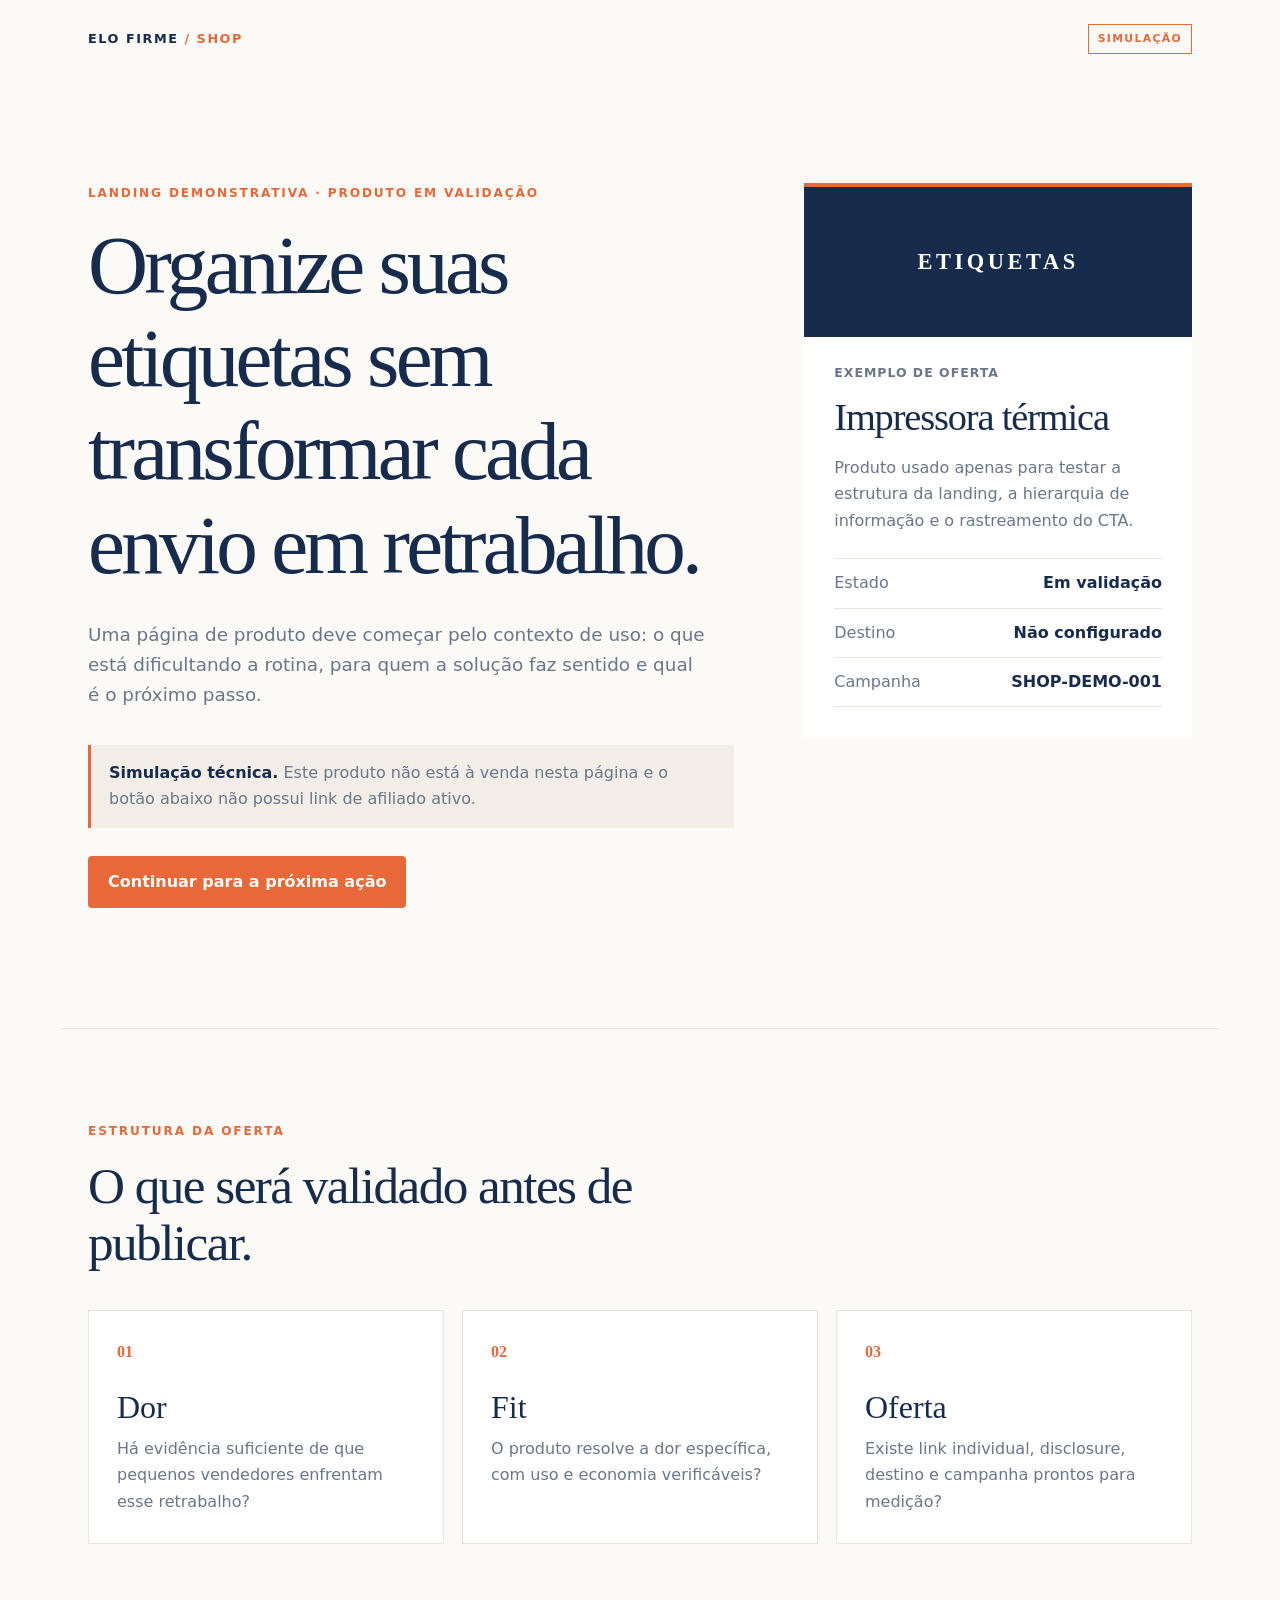
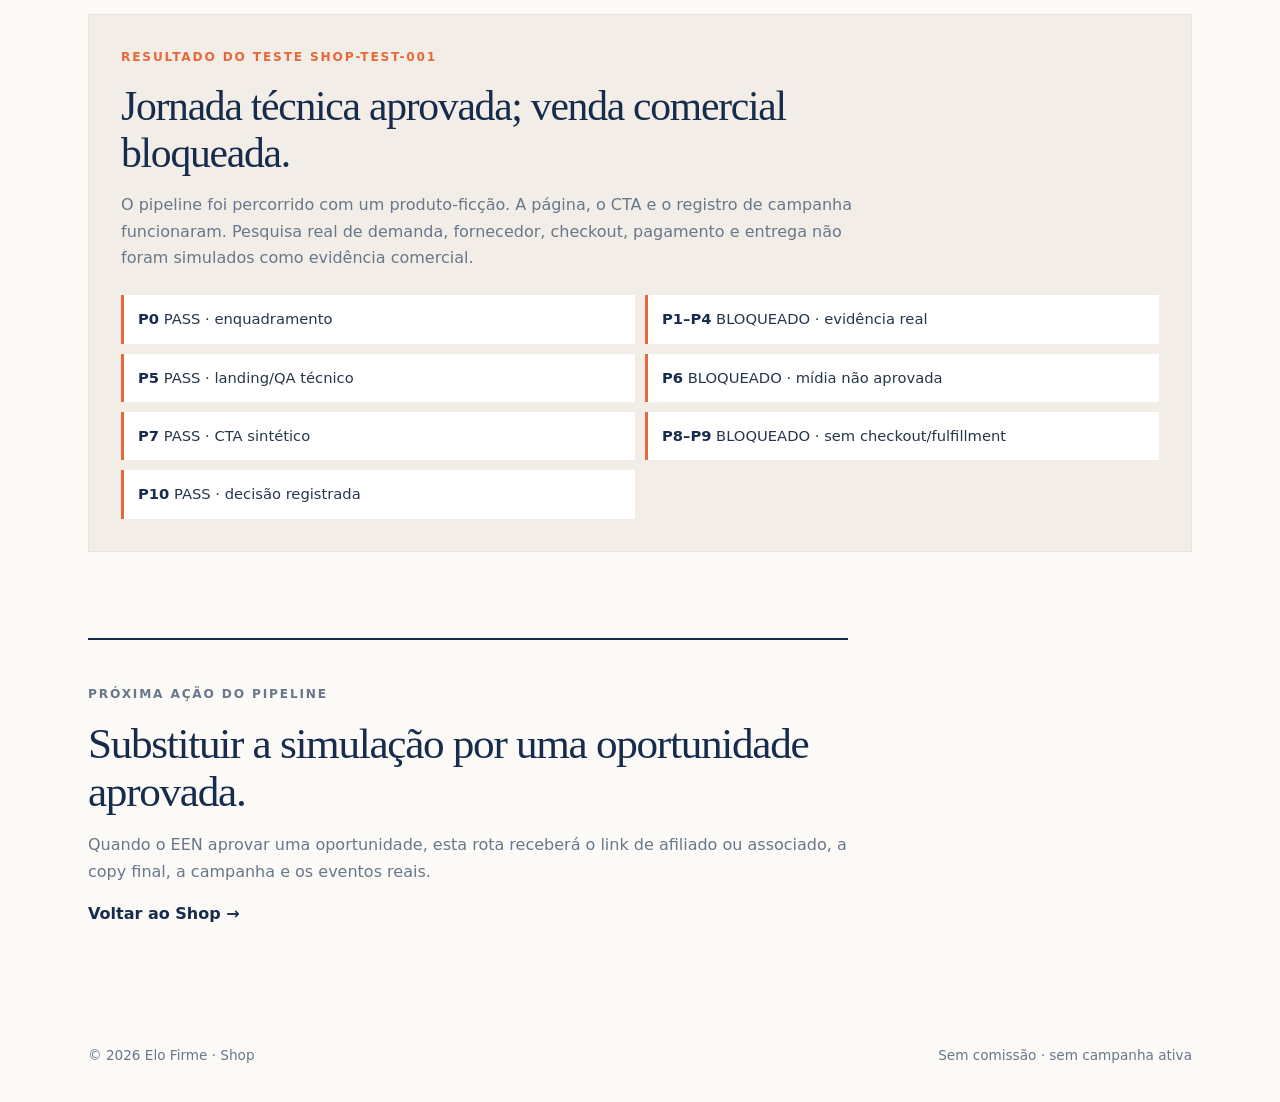
==== shop/produtos/impressora-etiquetas-demo/index.html @ 516fc077 "feat: publish Shop pipeline test landing" ====
<!doctype html>
<html lang="pt-BR">
  <head>
    <meta charset="utf-8">
    <meta name="viewport" content="width=device-width, initial-scale=1">
    <meta name="description" content="Simulação de landing page do Shop Elo Firme para uma impressora térmica de etiquetas.">
    <title>Impressora térmica de etiquetas — Simulação | Shop Elo Firme</title>
    <link rel="stylesheet" href="../../styles.css">
  </head>
  <body>
    <header class="site-header">
      <a class="brand" href="../../" aria-label="Shop Elo Firme, início">ELO FIRME <span>/ SHOP</span></a>
      <span class="environment">SIMULAÇÃO</span>
    </header>

    <main>
      <section class="product-hero">
        <div class="product-copy">
          <p class="eyebrow">Landing demonstrativa · produto em validação</p>
          <h1>Organize suas etiquetas sem transformar cada envio em retrabalho.</h1>
          <p class="lead">Uma página de produto deve começar pelo contexto de uso: o que está dificultando a rotina, para quem a solução faz sentido e qual é o próximo passo.</p>
          <div class="notice" role="status"><strong>Simulação técnica.</strong> Este produto não está à venda nesta página e o botão abaixo não possui link de afiliado ativo.</div>
          <a class="button" href="#proxima-acao" data-track="demo-cta">Continuar para a próxima ação</a>
        </div>
        <aside class="product-card" aria-label="Resumo do produto demonstrativo">
          <div class="product-mark">ETIQUETAS</div>
          <p class="card-kicker">Exemplo de oferta</p>
          <h2>Impressora térmica</h2>
          <p>Produto usado apenas para testar a estrutura da landing, a hierarquia de informação e o rastreamento do CTA.</p>
          <dl><div><dt>Estado</dt><dd>Em validação</dd></div><div><dt>Destino</dt><dd>Não configurado</dd></div><div><dt>Campanha</dt><dd>SHOP-DEMO-001</dd></div></dl>
        </aside>
      </section>

      <section class="section" id="proxima-acao">
        <div class="section-heading"><p class="eyebrow">Estrutura da oferta</p><h2>O que será validado antes de publicar.</h2></div>
        <div class="steps">
          <article class="step"><span>01</span><h3>Dor</h3><p>Há evidência suficiente de que pequenos vendedores enfrentam esse retrabalho?</p></article>
          <article class="step"><span>02</span><h3>Fit</h3><p>O produto resolve a dor específica, com uso e economia verificáveis?</p></article>
          <article class="step"><span>03</span><h3>Oferta</h3><p>Existe link individual, disclosure, destino e campanha prontos para medição?</p></article>
        </div>
        <div class="test-result" id="resultado-teste">
          <p class="eyebrow">Resultado do teste SHOP-TEST-001</p>
          <h2>Jornada técnica aprovada; venda comercial bloqueada.</h2>
          <p>O pipeline foi percorrido com um produto-ficção. A página, o CTA e o registro de campanha funcionaram. Pesquisa real de demanda, fornecedor, checkout, pagamento e entrega não foram simulados como evidência comercial.</p>
          <div class="status-grid" aria-label="Status das etapas do pipeline">
            <span><b>P0</b> PASS · enquadramento</span><span><b>P1–P4</b> BLOQUEADO · evidência real</span><span><b>P5</b> PASS · landing/QA técnico</span><span><b>P6</b> BLOQUEADO · mídia não aprovada</span><span><b>P7</b> PASS · CTA sintético</span><span><b>P8–P9</b> BLOQUEADO · sem checkout/fulfillment</span><span><b>P10</b> PASS · decisão registrada</span>
          </div>
        </div>
        <div class="next-action">
          <p class="eyebrow">Próxima ação do pipeline</p>
          <h2>Substituir a simulação por uma oportunidade aprovada.</h2>
          <p>Quando o EEN aprovar uma oportunidade, esta rota receberá o link de afiliado ou associado, a copy final, a campanha e os eventos reais.</p>
          <a class="text-link" href="../../" data-track="demo-back-home">Voltar ao Shop →</a>
        </div>
      </section>
    </main>

    <footer><span>© 2026 Elo Firme · Shop</span><span>Sem comissão · sem campanha ativa</span></footer>
    <script>
      document.querySelectorAll('[data-track]').forEach((element) => {
        element.addEventListener('click', () => {
          const eventName = element.dataset.track;
          window.shopEvents = window.shopEvents || [];
          window.shopEvents.push({ event: eventName, campaign: 'SHOP-DEMO-001', at: new Date().toISOString() });
        });
      });
    </script>
  </body>
</html>
---- shop/styles.css ----
:root { --navy: #172b4d; --ink: #26364a; --muted: #68778a; --cream: #fbfaf7; --line: #e8e4dc; --orange: #e76838; --white: #fff; --soft: #f2eee7; }
* { box-sizing: border-box; }
html { scroll-behavior: smooth; }
body { margin: 0; color: var(--ink); background: var(--cream); font: 16px/1.65 Inter, ui-sans-serif, system-ui, -apple-system, sans-serif; }
a { color: inherit; }
.site-header { max-width: 1160px; margin: auto; padding: 24px 28px; display: flex; align-items: center; justify-content: space-between; gap: 24px; }
.brand { color: var(--navy); font-size: .8rem; font-weight: 900; letter-spacing: .12em; text-decoration: none; }
.brand span { color: var(--orange); }
.environment { padding: 5px 9px; border: 1px solid var(--orange); color: var(--orange); font-size: .68rem; font-weight: 800; letter-spacing: .12em; }
.hero, .product-hero { max-width: 1160px; margin: auto; padding: 105px 28px 120px; display: grid; grid-template-columns: 1.25fr .75fr; gap: 70px; align-items: end; }
.product-hero { align-items: start; }
.eyebrow { margin: 0 0 16px; color: var(--orange); font-size: .76rem; font-weight: 800; letter-spacing: .15em; text-transform: uppercase; }
h1, h2, h3 { color: var(--navy); font-family: Georgia, 'Times New Roman', serif; font-weight: 500; line-height: 1.12; }
h1 { max-width: 780px; margin: 0; font-size: clamp(2.8rem, 6.5vw, 5.4rem); letter-spacing: -.045em; }
h2 { margin: 0; font-size: clamp(2.2rem, 4vw, 3.5rem); letter-spacing: -.03em; }
h3 { margin: 25px 0 10px; font-size: 2rem; }
.lead { max-width: 620px; margin: 28px 0 34px; color: var(--muted); font-size: 1.15rem; }
.button { display: inline-block; padding: 13px 20px; border-radius: 4px; color: var(--white); background: var(--orange); font-weight: 700; text-decoration: none; }
.button:hover { background: #c9572e; }
.text-link { color: var(--navy); font-weight: 800; text-decoration: none; }
.hero-note, .product-card { padding: 30px; border-top: 4px solid var(--orange); background: var(--white); }
.note-label, .card-kicker { color: var(--muted); font-size: .78rem; font-weight: 800; letter-spacing: .08em; text-transform: uppercase; }
.hero-note strong { display: block; margin: 14px 0; color: var(--navy); font: 500 2rem/1.12 Georgia, serif; }
.hero-note p, .step p, .product-card p, .next-action p { color: var(--muted); }
.section { max-width: 1160px; margin: auto; padding: 92px 28px; border-top: 1px solid var(--line); }
.section-heading { max-width: 680px; margin-bottom: 38px; }
.steps { display: grid; grid-template-columns: repeat(3, 1fr); gap: 18px; }
.step { min-height: 220px; padding: 28px; border: 1px solid var(--line); background: var(--white); }
.step span { color: var(--orange); font: 700 1rem Georgia, serif; }
.step p { margin: 0; }
.product-mark { min-height: 150px; display: grid; place-items: center; margin: -30px -30px 26px; color: #fff; background: var(--navy); font: 700 1.4rem Georgia, serif; letter-spacing: .16em; }
.product-card h2 { margin-bottom: 14px; font-size: 2.4rem; }
dl { margin: 24px 0 0; border-top: 1px solid var(--line); }
dl div { display: flex; justify-content: space-between; gap: 20px; padding: 11px 0; border-bottom: 1px solid var(--line); }
dt { color: var(--muted); } dd { margin: 0; color: var(--navy); font-weight: 700; text-align: right; }
.notice { max-width: 650px; margin: 0 0 28px; padding: 15px 18px; border-left: 3px solid var(--orange); color: var(--muted); background: var(--soft); }
.notice strong { color: var(--navy); }
.next-action { max-width: 760px; margin-top: 86px; padding-top: 44px; border-top: 2px solid var(--navy); }
.next-action h2 { font-size: 2.7rem; }
.test-result { margin-top: 70px; padding: 32px; border: 1px solid var(--line); background: var(--soft); }
.test-result h2 { max-width: 720px; font-size: 2.6rem; }
.test-result > p:not(.eyebrow) { max-width: 760px; color: var(--muted); }
.status-grid { display: grid; grid-template-columns: repeat(2, 1fr); gap: 10px; margin-top: 24px; }
.status-grid span { padding: 12px 14px; border-left: 3px solid var(--orange); color: var(--ink); background: var(--white); font-size: .92rem; }
.status-grid b { color: var(--navy); }
footer { max-width: 1160px; margin: auto; padding: 24px 28px 36px; display: flex; justify-content: space-between; gap: 20px; color: var(--muted); font-size: .85rem; }
@media (max-width: 760px) { .site-header { align-items: flex-start; flex-direction: column; } .hero, .product-hero { grid-template-columns: 1fr; padding-top: 72px; gap: 40px; } .steps, .status-grid { grid-template-columns: 1fr; } footer { flex-direction: column; } }
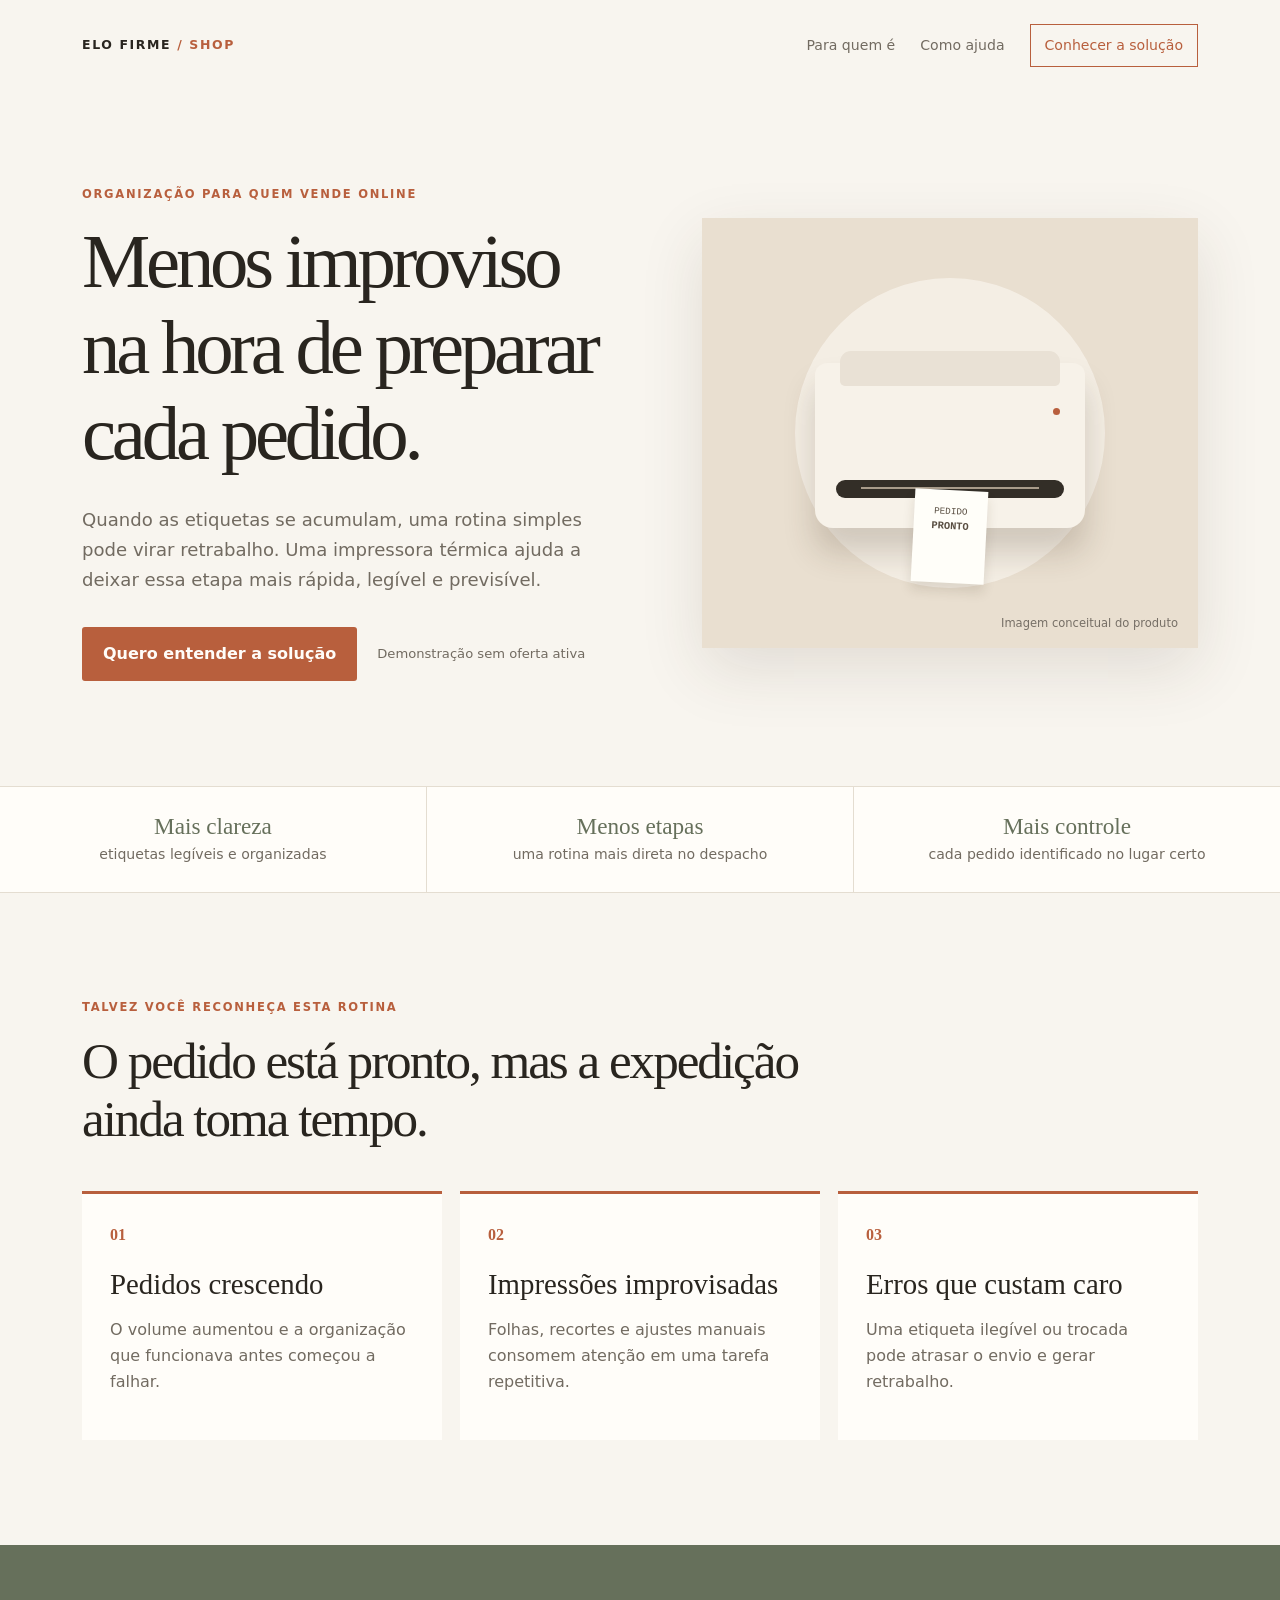
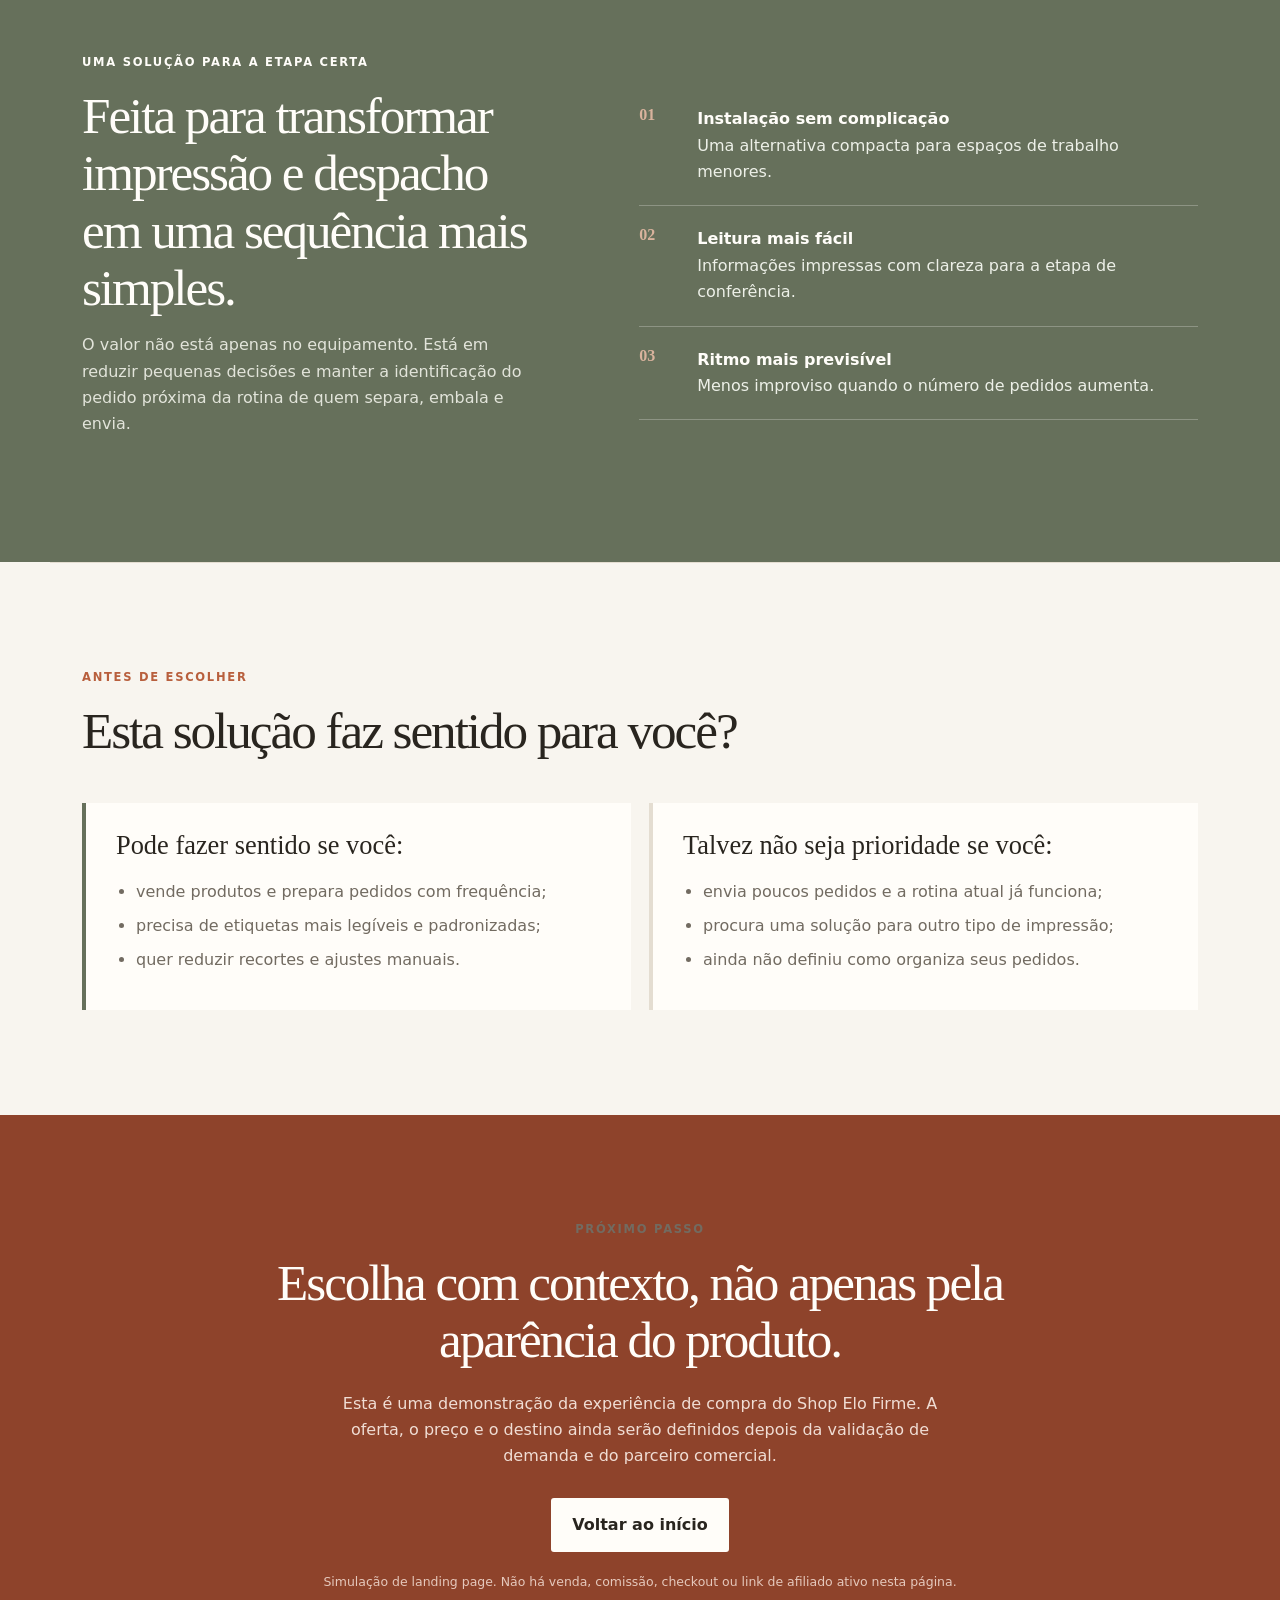
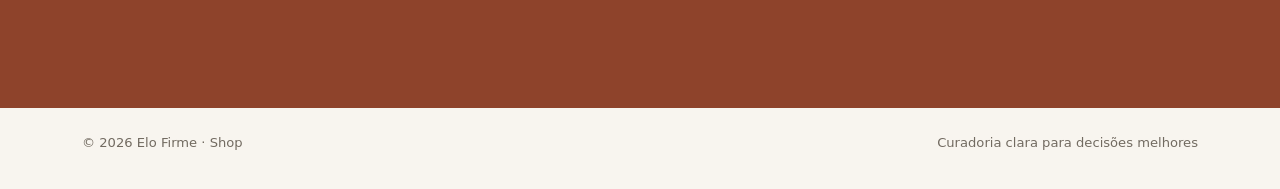
==== commit 16037c64: "refactor: align Shop landing with sales journey" ====
--- a/shop/produtos/impressora-etiquetas-demo/index.html
+++ b/shop/produtos/impressora-etiquetas-demo/index.html
@@ -3,65 +3,85 @@
   <head>
     <meta charset="utf-8">
     <meta name="viewport" content="width=device-width, initial-scale=1">
-    <meta name="description" content="Simulação de landing page do Shop Elo Firme para uma impressora térmica de etiquetas.">
-    <title>Impressora térmica de etiquetas — Simulação | Shop Elo Firme</title>
+    <meta name="description" content="Uma forma mais simples de organizar as etiquetas dos seus pedidos — demonstração Shop Elo Firme.">
+    <title>Mais ordem para cada pedido | Shop Elo Firme</title>
     <link rel="stylesheet" href="../../styles.css">
   </head>
-  <body>
+  <body id="topo">
     <header class="site-header">
       <a class="brand" href="../../" aria-label="Shop Elo Firme, início">ELO FIRME <span>/ SHOP</span></a>
-      <span class="environment">SIMULAÇÃO</span>
+      <nav aria-label="Navegação da oferta">
+        <a href="#para-quem">Para quem é</a>
+        <a href="#como-ajuda">Como ajuda</a>
+        <a class="nav-cta" href="#proximo-passo" data-track="demo-nav-cta">Conhecer a solução</a>
+      </nav>
     </header>
 
     <main>
-      <section class="product-hero">
-        <div class="product-copy">
-          <p class="eyebrow">Landing demonstrativa · produto em validação</p>
-          <h1>Organize suas etiquetas sem transformar cada envio em retrabalho.</h1>
-          <p class="lead">Uma página de produto deve começar pelo contexto de uso: o que está dificultando a rotina, para quem a solução faz sentido e qual é o próximo passo.</p>
-          <div class="notice" role="status"><strong>Simulação técnica.</strong> Este produto não está à venda nesta página e o botão abaixo não possui link de afiliado ativo.</div>
-          <a class="button" href="#proxima-acao" data-track="demo-cta">Continuar para a próxima ação</a>
+      <section class="sales-hero">
+        <div class="hero-copy">
+          <p class="eyebrow">Organização para quem vende online</p>
+          <h1>Menos improviso na hora de preparar cada pedido.</h1>
+          <p class="lead">Quando as etiquetas se acumulam, uma rotina simples pode virar retrabalho. Uma impressora térmica ajuda a deixar essa etapa mais rápida, legível e previsível.</p>
+          <div class="hero-actions">
+            <a class="button" href="#proximo-passo" data-track="demo-hero-cta">Quero entender a solução</a>
+            <span class="quiet-note">Demonstração sem oferta ativa</span>
+          </div>
         </div>
-        <aside class="product-card" aria-label="Resumo do produto demonstrativo">
-          <div class="product-mark">ETIQUETAS</div>
-          <p class="card-kicker">Exemplo de oferta</p>
-          <h2>Impressora térmica</h2>
-          <p>Produto usado apenas para testar a estrutura da landing, a hierarquia de informação e o rastreamento do CTA.</p>
-          <dl><div><dt>Estado</dt><dd>Em validação</dd></div><div><dt>Destino</dt><dd>Não configurado</dd></div><div><dt>Campanha</dt><dd>SHOP-DEMO-001</dd></div></dl>
-        </aside>
+        <div class="product-visual" aria-label="Representação demonstrativa de uma impressora térmica de etiquetas">
+          <div class="visual-glow"></div>
+          <div class="printer"><div class="printer-top"></div><div class="printer-slot"><span></span></div><div class="printer-label">PEDIDO<br><strong>PRONTO</strong></div><div class="printer-light"></div></div>
+          <p>Imagem conceitual do produto</p>
+        </div>
       </section>
 
-      <section class="section" id="proxima-acao">
-        <div class="section-heading"><p class="eyebrow">Estrutura da oferta</p><h2>O que será validado antes de publicar.</h2></div>
-        <div class="steps">
-          <article class="step"><span>01</span><h3>Dor</h3><p>Há evidência suficiente de que pequenos vendedores enfrentam esse retrabalho?</p></article>
-          <article class="step"><span>02</span><h3>Fit</h3><p>O produto resolve a dor específica, com uso e economia verificáveis?</p></article>
-          <article class="step"><span>03</span><h3>Oferta</h3><p>Existe link individual, disclosure, destino e campanha prontos para medição?</p></article>
+      <section class="proof-strip" aria-label="Benefícios resumidos">
+        <div><strong>Mais clareza</strong><span>etiquetas legíveis e organizadas</span></div>
+        <div><strong>Menos etapas</strong><span>uma rotina mais direta no despacho</span></div>
+        <div><strong>Mais controle</strong><span>cada pedido identificado no lugar certo</span></div>
+      </section>
+
+      <section class="section sales-section" id="para-quem">
+        <div class="section-heading"><p class="eyebrow">Talvez você reconheça esta rotina</p><h2>O pedido está pronto, mas a expedição ainda toma tempo.</h2></div>
+        <div class="pain-grid">
+          <article><span>01</span><h3>Pedidos crescendo</h3><p>O volume aumentou e a organização que funcionava antes começou a falhar.</p></article>
+          <article><span>02</span><h3>Impressões improvisadas</h3><p>Folhas, recortes e ajustes manuais consomem atenção em uma tarefa repetitiva.</p></article>
+          <article><span>03</span><h3>Erros que custam caro</h3><p>Uma etiqueta ilegível ou trocada pode atrasar o envio e gerar retrabalho.</p></article>
         </div>
-        <div class="test-result" id="resultado-teste">
-          <p class="eyebrow">Resultado do teste SHOP-TEST-001</p>
-          <h2>Jornada técnica aprovada; venda comercial bloqueada.</h2>
-          <p>O pipeline foi percorrido com um produto-ficção. A página, o CTA e o registro de campanha funcionaram. Pesquisa real de demanda, fornecedor, checkout, pagamento e entrega não foram simulados como evidência comercial.</p>
-          <div class="status-grid" aria-label="Status das etapas do pipeline">
-            <span><b>P0</b> PASS · enquadramento</span><span><b>P1–P4</b> BLOQUEADO · evidência real</span><span><b>P5</b> PASS · landing/QA técnico</span><span><b>P6</b> BLOQUEADO · mídia não aprovada</span><span><b>P7</b> PASS · CTA sintético</span><span><b>P8–P9</b> BLOQUEADO · sem checkout/fulfillment</span><span><b>P10</b> PASS · decisão registrada</span>
-          </div>
+      </section>
+
+      <section class="solution-section" id="como-ajuda">
+        <div class="solution-copy"><p class="eyebrow">Uma solução para a etapa certa</p><h2>Feita para transformar impressão e despacho em uma sequência mais simples.</h2><p>O valor não está apenas no equipamento. Está em reduzir pequenas decisões e manter a identificação do pedido próxima da rotina de quem separa, embala e envia.</p></div>
+        <div class="benefit-list">
+          <div><b>01</b><p><strong>Instalação sem complicação</strong><br>Uma alternativa compacta para espaços de trabalho menores.</p></div>
+          <div><b>02</b><p><strong>Leitura mais fácil</strong><br>Informações impressas com clareza para a etapa de conferência.</p></div>
+          <div><b>03</b><p><strong>Ritmo mais previsível</strong><br>Menos improviso quando o número de pedidos aumenta.</p></div>
         </div>
-        <div class="next-action">
-          <p class="eyebrow">Próxima ação do pipeline</p>
-          <h2>Substituir a simulação por uma oportunidade aprovada.</h2>
-          <p>Quando o EEN aprovar uma oportunidade, esta rota receberá o link de afiliado ou associado, a copy final, a campanha e os eventos reais.</p>
-          <a class="text-link" href="../../" data-track="demo-back-home">Voltar ao Shop →</a>
+      </section>
+
+      <section class="section fit-section">
+        <div class="section-heading"><p class="eyebrow">Antes de escolher</p><h2>Esta solução faz sentido para você?</h2></div>
+        <div class="fit-grid">
+          <div class="fit-yes"><h3>Pode fazer sentido se você:</h3><ul><li>vende produtos e prepara pedidos com frequência;</li><li>precisa de etiquetas mais legíveis e padronizadas;</li><li>quer reduzir recortes e ajustes manuais.</li></ul></div>
+          <div class="fit-no"><h3>Talvez não seja prioridade se você:</h3><ul><li>envia poucos pedidos e a rotina atual já funciona;</li><li>procura uma solução para outro tipo de impressão;</li><li>ainda não definiu como organiza seus pedidos.</li></ul></div>
         </div>
+      </section>
+
+      <section class="decision-section" id="proximo-passo">
+        <p class="eyebrow">Próximo passo</p>
+        <h2>Escolha com contexto, não apenas pela aparência do produto.</h2>
+        <p>Esta é uma demonstração da experiência de compra do Shop Elo Firme. A oferta, o preço e o destino ainda serão definidos depois da validação de demanda e do parceiro comercial.</p>
+        <a class="button button-light" href="#topo" data-track="demo-final-cta">Voltar ao início</a>
+        <small>Simulação de landing page. Não há venda, comissão, checkout ou link de afiliado ativo nesta página.</small>
       </section>
     </main>
 
-    <footer><span>© 2026 Elo Firme · Shop</span><span>Sem comissão · sem campanha ativa</span></footer>
+    <footer><span>© 2026 Elo Firme · Shop</span><span>Curadoria clara para decisões melhores</span></footer>
     <script>
       document.querySelectorAll('[data-track]').forEach((element) => {
         element.addEventListener('click', () => {
-          const eventName = element.dataset.track;
           window.shopEvents = window.shopEvents || [];
-          window.shopEvents.push({ event: eventName, campaign: 'SHOP-DEMO-001', at: new Date().toISOString() });
+          window.shopEvents.push({ event: element.dataset.track, campaign: 'SHOP-TEST-001', at: new Date().toISOString() });
         });
       });
     </script>
--- a/shop/styles.css
+++ b/shop/styles.css
@@ -1,47 +1,67 @@
-:root { --navy: #172b4d; --ink: #26364a; --muted: #68778a; --cream: #fbfaf7; --line: #e8e4dc; --orange: #e76838; --white: #fff; --soft: #f2eee7; }
+:root { --ink: #29251f; --muted: #726b61; --paper: #f8f5ef; --white: #fffdf9; --line: #e4ddd1; --rust: #b85f3d; --rust-dark: #8e432b; --olive: #66705b; --sand: #e9dfd0; --shadow: 0 22px 60px rgba(66, 47, 31, .12); }
 * { box-sizing: border-box; }
 html { scroll-behavior: smooth; }
-body { margin: 0; color: var(--ink); background: var(--cream); font: 16px/1.65 Inter, ui-sans-serif, system-ui, -apple-system, sans-serif; }
+body { margin: 0; color: var(--ink); background: var(--paper); font: 16px/1.65 Inter, ui-sans-serif, system-ui, -apple-system, sans-serif; }
 a { color: inherit; }
-.site-header { max-width: 1160px; margin: auto; padding: 24px 28px; display: flex; align-items: center; justify-content: space-between; gap: 24px; }
-.brand { color: var(--navy); font-size: .8rem; font-weight: 900; letter-spacing: .12em; text-decoration: none; }
-.brand span { color: var(--orange); }
-.environment { padding: 5px 9px; border: 1px solid var(--orange); color: var(--orange); font-size: .68rem; font-weight: 800; letter-spacing: .12em; }
-.hero, .product-hero { max-width: 1160px; margin: auto; padding: 105px 28px 120px; display: grid; grid-template-columns: 1.25fr .75fr; gap: 70px; align-items: end; }
-.product-hero { align-items: start; }
-.eyebrow { margin: 0 0 16px; color: var(--orange); font-size: .76rem; font-weight: 800; letter-spacing: .15em; text-transform: uppercase; }
-h1, h2, h3 { color: var(--navy); font-family: Georgia, 'Times New Roman', serif; font-weight: 500; line-height: 1.12; }
-h1 { max-width: 780px; margin: 0; font-size: clamp(2.8rem, 6.5vw, 5.4rem); letter-spacing: -.045em; }
-h2 { margin: 0; font-size: clamp(2.2rem, 4vw, 3.5rem); letter-spacing: -.03em; }
-h3 { margin: 25px 0 10px; font-size: 2rem; }
-.lead { max-width: 620px; margin: 28px 0 34px; color: var(--muted); font-size: 1.15rem; }
-.button { display: inline-block; padding: 13px 20px; border-radius: 4px; color: var(--white); background: var(--orange); font-weight: 700; text-decoration: none; }
-.button:hover { background: #c9572e; }
-.text-link { color: var(--navy); font-weight: 800; text-decoration: none; }
-.hero-note, .product-card { padding: 30px; border-top: 4px solid var(--orange); background: var(--white); }
-.note-label, .card-kicker { color: var(--muted); font-size: .78rem; font-weight: 800; letter-spacing: .08em; text-transform: uppercase; }
-.hero-note strong { display: block; margin: 14px 0; color: var(--navy); font: 500 2rem/1.12 Georgia, serif; }
-.hero-note p, .step p, .product-card p, .next-action p { color: var(--muted); }
-.section { max-width: 1160px; margin: auto; padding: 92px 28px; border-top: 1px solid var(--line); }
-.section-heading { max-width: 680px; margin-bottom: 38px; }
-.steps { display: grid; grid-template-columns: repeat(3, 1fr); gap: 18px; }
-.step { min-height: 220px; padding: 28px; border: 1px solid var(--line); background: var(--white); }
-.step span { color: var(--orange); font: 700 1rem Georgia, serif; }
-.step p { margin: 0; }
-.product-mark { min-height: 150px; display: grid; place-items: center; margin: -30px -30px 26px; color: #fff; background: var(--navy); font: 700 1.4rem Georgia, serif; letter-spacing: .16em; }
-.product-card h2 { margin-bottom: 14px; font-size: 2.4rem; }
-dl { margin: 24px 0 0; border-top: 1px solid var(--line); }
-dl div { display: flex; justify-content: space-between; gap: 20px; padding: 11px 0; border-bottom: 1px solid var(--line); }
-dt { color: var(--muted); } dd { margin: 0; color: var(--navy); font-weight: 700; text-align: right; }
-.notice { max-width: 650px; margin: 0 0 28px; padding: 15px 18px; border-left: 3px solid var(--orange); color: var(--muted); background: var(--soft); }
-.notice strong { color: var(--navy); }
-.next-action { max-width: 760px; margin-top: 86px; padding-top: 44px; border-top: 2px solid var(--navy); }
-.next-action h2 { font-size: 2.7rem; }
-.test-result { margin-top: 70px; padding: 32px; border: 1px solid var(--line); background: var(--soft); }
-.test-result h2 { max-width: 720px; font-size: 2.6rem; }
-.test-result > p:not(.eyebrow) { max-width: 760px; color: var(--muted); }
-.status-grid { display: grid; grid-template-columns: repeat(2, 1fr); gap: 10px; margin-top: 24px; }
-.status-grid span { padding: 12px 14px; border-left: 3px solid var(--orange); color: var(--ink); background: var(--white); font-size: .92rem; }
-.status-grid b { color: var(--navy); }
-footer { max-width: 1160px; margin: auto; padding: 24px 28px 36px; display: flex; justify-content: space-between; gap: 20px; color: var(--muted); font-size: .85rem; }
-@media (max-width: 760px) { .site-header { align-items: flex-start; flex-direction: column; } .hero, .product-hero { grid-template-columns: 1fr; padding-top: 72px; gap: 40px; } .steps, .status-grid { grid-template-columns: 1fr; } footer { flex-direction: column; } }
+.site-header { max-width: 1180px; margin: auto; padding: 24px 32px; display: flex; align-items: center; justify-content: space-between; gap: 26px; }
+.brand { color: var(--ink); font-size: .78rem; font-weight: 900; letter-spacing: .13em; text-decoration: none; }
+.brand span { color: var(--rust); }
+nav { display: flex; align-items: center; gap: 25px; color: var(--muted); font-size: .88rem; }
+nav a { text-decoration: none; }
+nav a:hover { color: var(--rust); }
+.nav-cta { padding: 9px 14px; border: 1px solid var(--rust); color: var(--rust); }
+.sales-hero { max-width: 1180px; margin: auto; padding: 94px 32px 105px; display: grid; grid-template-columns: 1.05fr .95fr; gap: 72px; align-items: center; }
+.eyebrow { margin: 0 0 15px; color: var(--rust); font-size: .72rem; font-weight: 800; letter-spacing: .15em; text-transform: uppercase; }
+h1, h2, h3 { color: var(--ink); font-family: Georgia, 'Times New Roman', serif; font-weight: 500; line-height: 1.12; }
+h1 { max-width: 680px; margin: 0; font-size: clamp(3rem, 6vw, 5.6rem); letter-spacing: -.055em; }
+h2 { margin: 0; font-size: clamp(2.25rem, 4vw, 4rem); letter-spacing: -.04em; }
+h3 { margin: 20px 0 9px; font-size: 1.8rem; }
+.lead { max-width: 590px; margin: 28px 0 32px; color: var(--muted); font-size: 1.13rem; }
+.hero-actions { display: flex; flex-wrap: wrap; align-items: center; gap: 20px; }
+.button { display: inline-block; padding: 14px 21px; border-radius: 3px; color: var(--white); background: var(--rust); font-weight: 750; text-decoration: none; }
+.button:hover { background: var(--rust-dark); }
+.button-light { color: var(--ink); background: var(--white); }
+.quiet-note { color: var(--muted); font-size: .82rem; }
+.product-visual { position: relative; min-height: 430px; display: grid; place-items: center; overflow: hidden; background: var(--sand); box-shadow: var(--shadow); }
+.product-visual p { position: absolute; right: 20px; bottom: 15px; margin: 0; color: rgba(41, 37, 31, .6); font-size: .72rem; }
+.visual-glow { position: absolute; width: 310px; height: 310px; border-radius: 50%; background: rgba(255, 253, 249, .5); }
+.printer { position: relative; width: 270px; height: 165px; border-radius: 12px 12px 18px 18px; background: #f7f2e9; box-shadow: 0 24px 32px rgba(64, 44, 27, .2); transform: translateY(12px); }
+.printer-top { position: absolute; top: -12px; left: 25px; width: 220px; height: 35px; border-radius: 11px 11px 5px 5px; background: #e9e1d5; }
+.printer-slot { position: absolute; right: 21px; bottom: 30px; left: 21px; height: 18px; border-radius: 12px; background: #332e27; }
+.printer-slot span { position: absolute; top: 7px; right: 25px; left: 25px; height: 2px; background: #a89b8a; }
+.printer-label { position: absolute; left: 98px; bottom: -55px; width: 73px; height: 93px; padding-top: 16px; color: #594e42; background: #fffef9; box-shadow: 0 8px 12px rgba(64, 44, 27, .13); font: .58rem/1.4 ui-monospace, monospace; text-align: center; transform: rotate(3deg); }
+.printer-label strong { font-size: .65rem; }
+.printer-light { position: absolute; top: 45px; right: 25px; width: 7px; height: 7px; border-radius: 50%; background: var(--rust); }
+.proof-strip { display: grid; grid-template-columns: repeat(3, 1fr); gap: 1px; background: var(--line); border-top: 1px solid var(--line); border-bottom: 1px solid var(--line); }
+.proof-strip div { padding: 26px 32px; background: var(--white); text-align: center; }
+.proof-strip strong, .proof-strip span { display: block; }
+.proof-strip strong { color: var(--olive); font: 500 1.45rem Georgia, serif; }
+.proof-strip span { margin-top: 3px; color: var(--muted); font-size: .88rem; }
+.section { max-width: 1180px; margin: auto; padding: 105px 32px; }
+.section-heading { max-width: 760px; margin-bottom: 44px; }
+.pain-grid { display: grid; grid-template-columns: repeat(3, 1fr); gap: 18px; }
+.pain-grid article { min-height: 220px; padding: 28px; border-top: 3px solid var(--rust); background: var(--white); }
+.pain-grid article > span { color: var(--rust); font: 700 1rem Georgia, serif; }
+.pain-grid p, .solution-copy > p, .benefit-list p, .fit-grid li, .decision-section > p { color: var(--muted); }
+.solution-section { padding: 108px max(32px, calc((100vw - 1116px) / 2)); display: grid; grid-template-columns: .9fr 1.1fr; gap: 100px; color: var(--white); background: var(--olive); }
+.solution-section h2, .solution-section .eyebrow { color: var(--white); }
+.solution-copy > p:not(.eyebrow) { max-width: 520px; color: #e2e4da; }
+.benefit-list { align-self: center; }
+.benefit-list > div { display: grid; grid-template-columns: 40px 1fr; gap: 18px; padding: 20px 0; border-bottom: 1px solid rgba(255, 255, 255, .25); }
+.benefit-list b { color: #d9b39d; font: 700 1rem Georgia, serif; }
+.benefit-list p { margin: 0; color: #edf0e8; }
+.benefit-list strong { color: var(--white); }
+.fit-section { border-top: 1px solid var(--line); }
+.fit-grid { display: grid; grid-template-columns: 1fr 1fr; gap: 18px; }
+.fit-grid > div { padding: 28px 30px; background: var(--white); }
+.fit-grid h3 { margin-top: 0; font-size: 1.65rem; }
+.fit-grid ul { margin: 18px 0 0; padding-left: 20px; }
+.fit-grid li { margin: 8px 0; }
+.fit-yes { border-left: 4px solid var(--olive); }
+.fit-no { border-left: 4px solid var(--line); }
+.decision-section { padding: 105px 32px 115px; color: var(--white); background: var(--rust-dark); text-align: center; }
+.decision-section h2 { max-width: 760px; margin: auto; color: var(--white); }
+.decision-section > p:not(.eyebrow) { max-width: 650px; margin: 22px auto 28px; color: #f0ddd4; }
+.decision-section small { display: block; max-width: 650px; margin: 20px auto 0; color: #e5c8bc; font-size: .78rem; }
+footer { max-width: 1180px; margin: auto; padding: 24px 32px 36px; display: flex; justify-content: space-between; gap: 20px; color: var(--muted); font-size: .82rem; }
+@media (max-width: 800px) { .site-header { align-items: flex-start; flex-direction: column; } nav { gap: 14px; flex-wrap: wrap; } .sales-hero, .solution-section { grid-template-columns: 1fr; gap: 44px; padding-top: 70px; } .product-visual { min-height: 350px; } .proof-strip, .pain-grid, .fit-grid { grid-template-columns: 1fr; } .proof-strip div { text-align: left; } footer { flex-direction: column; } }
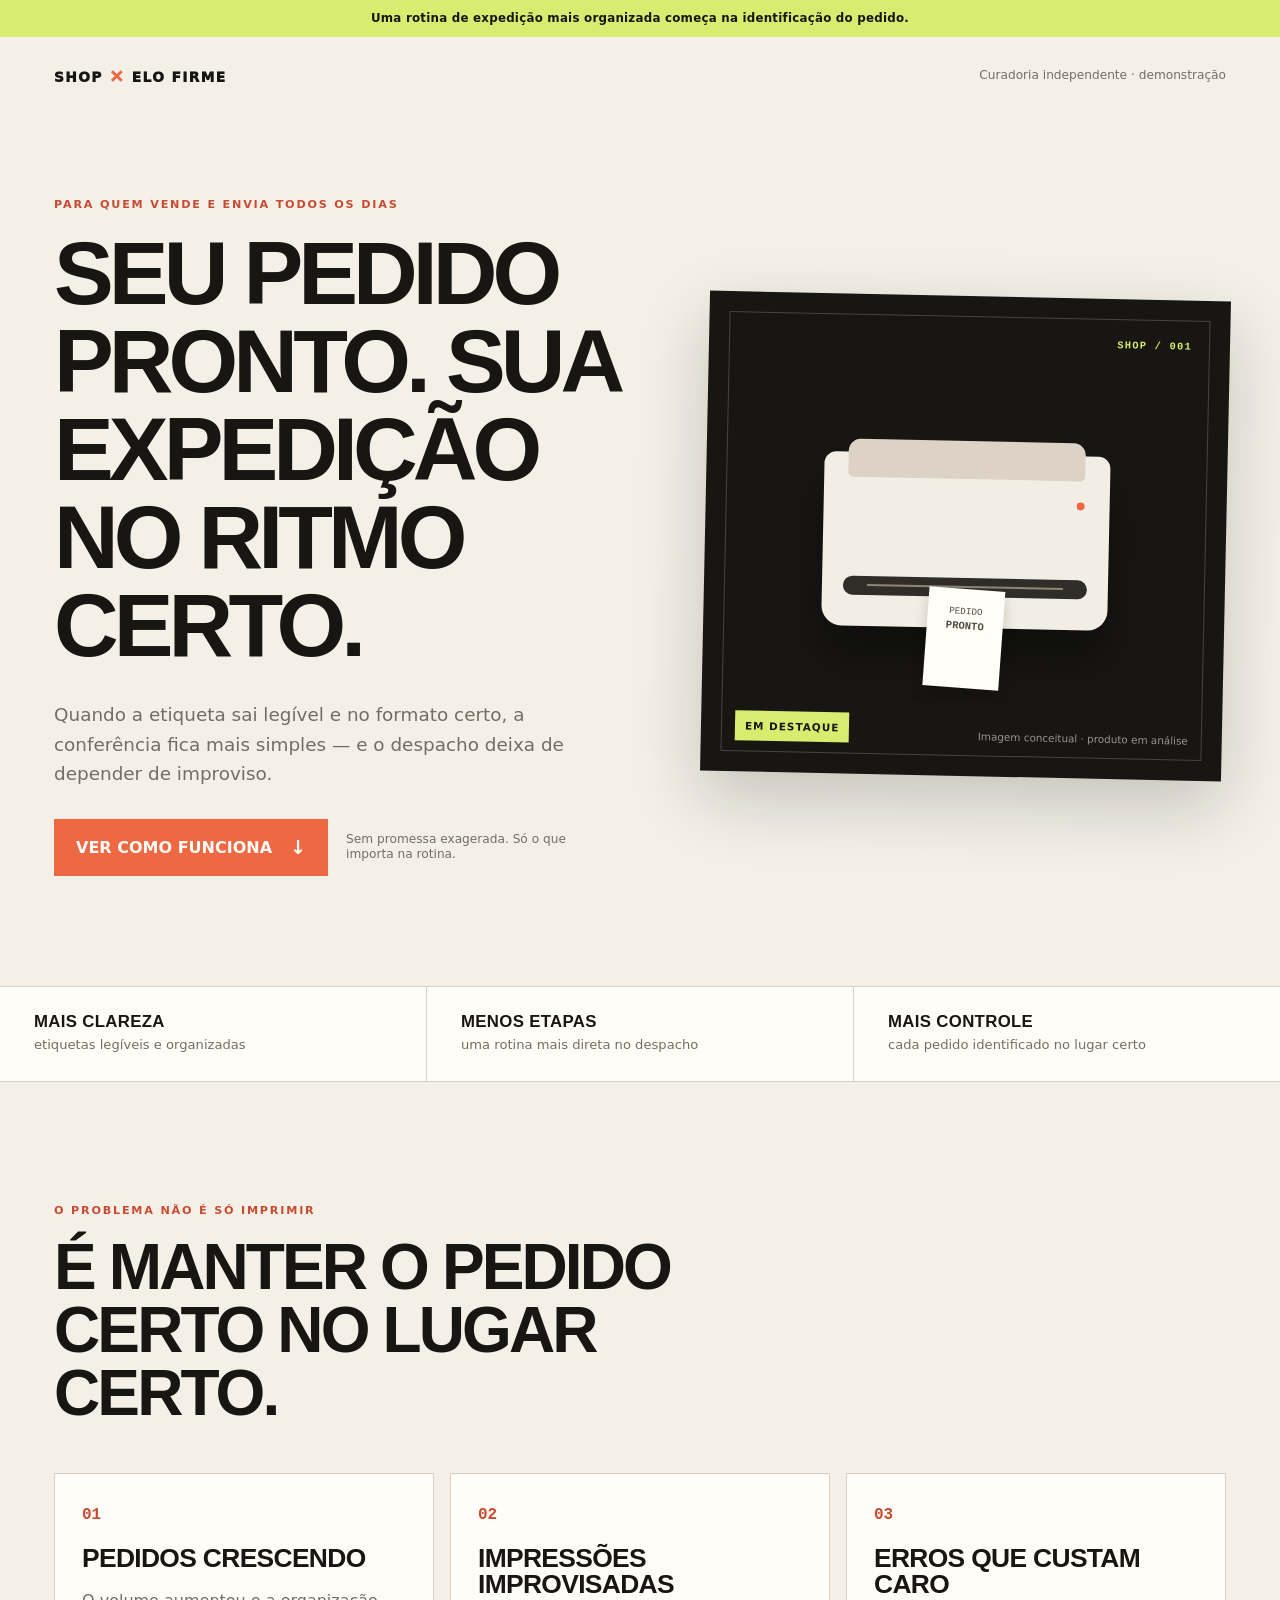
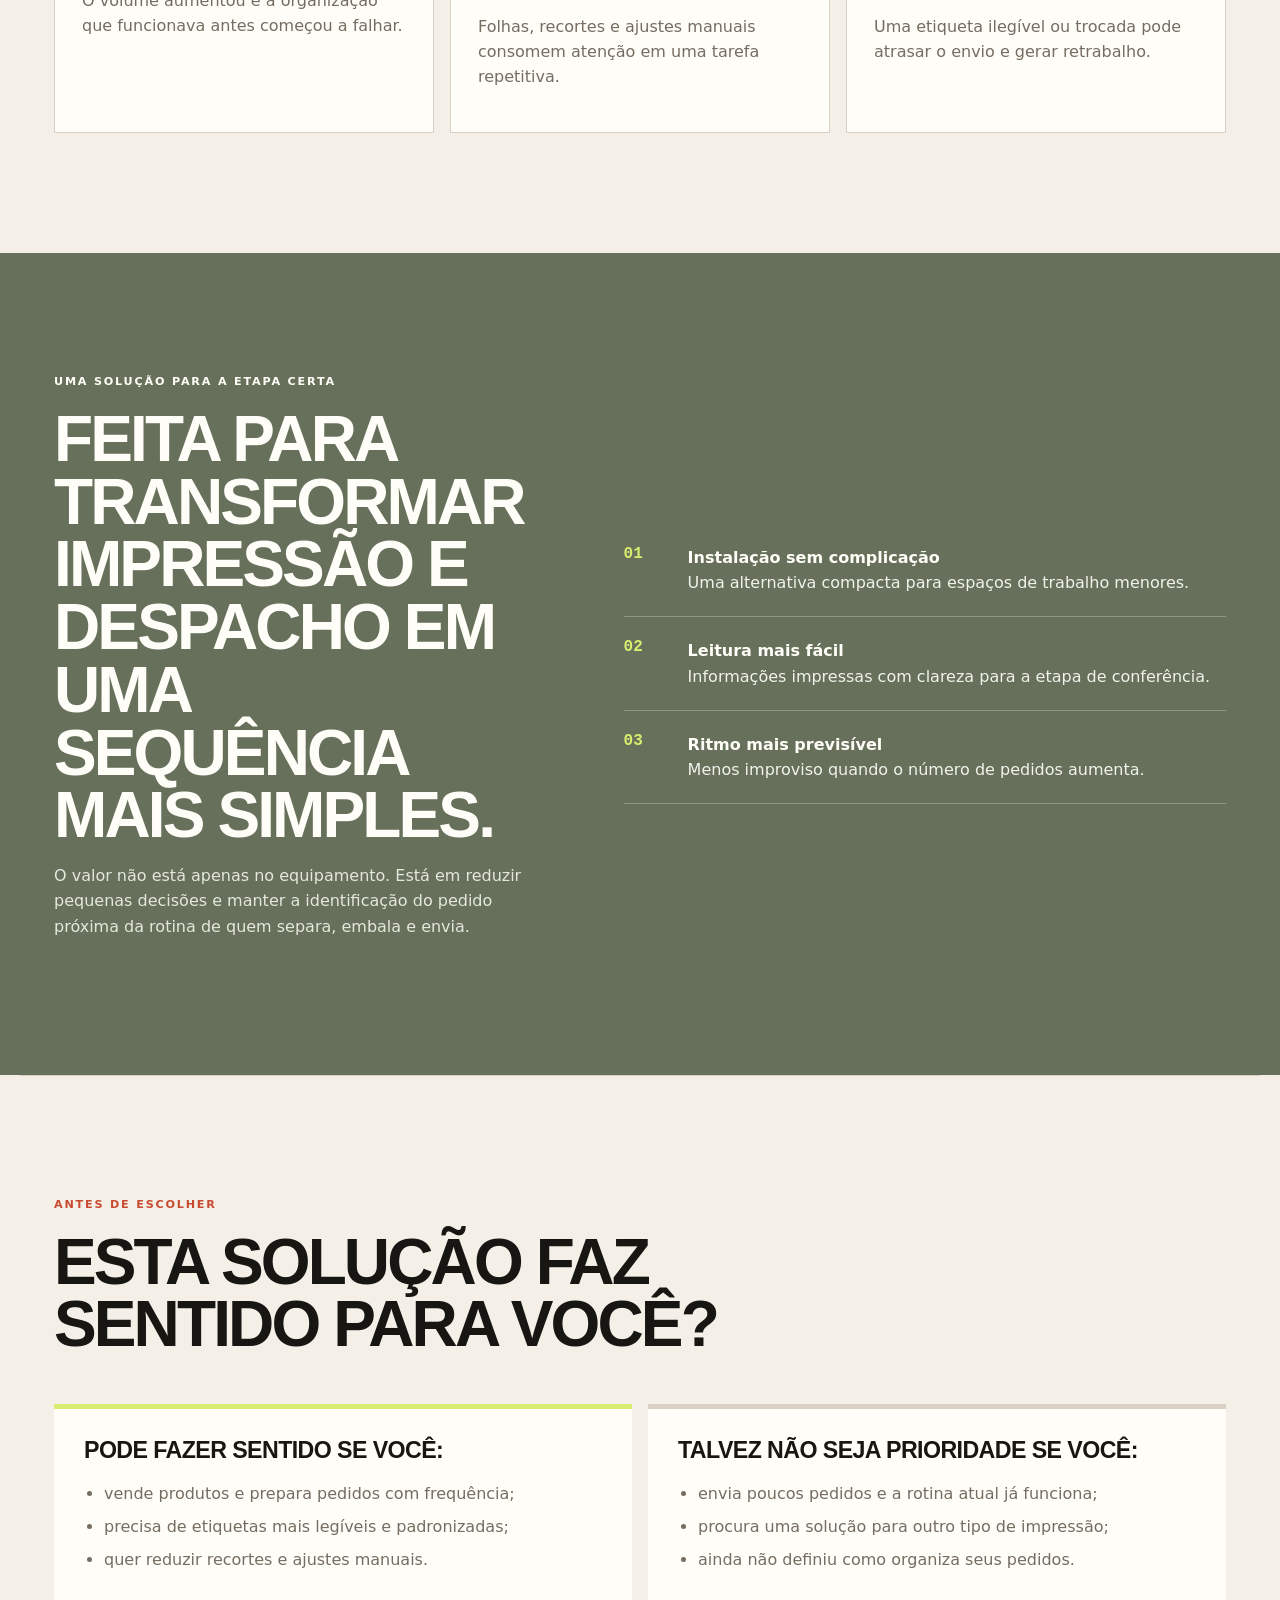
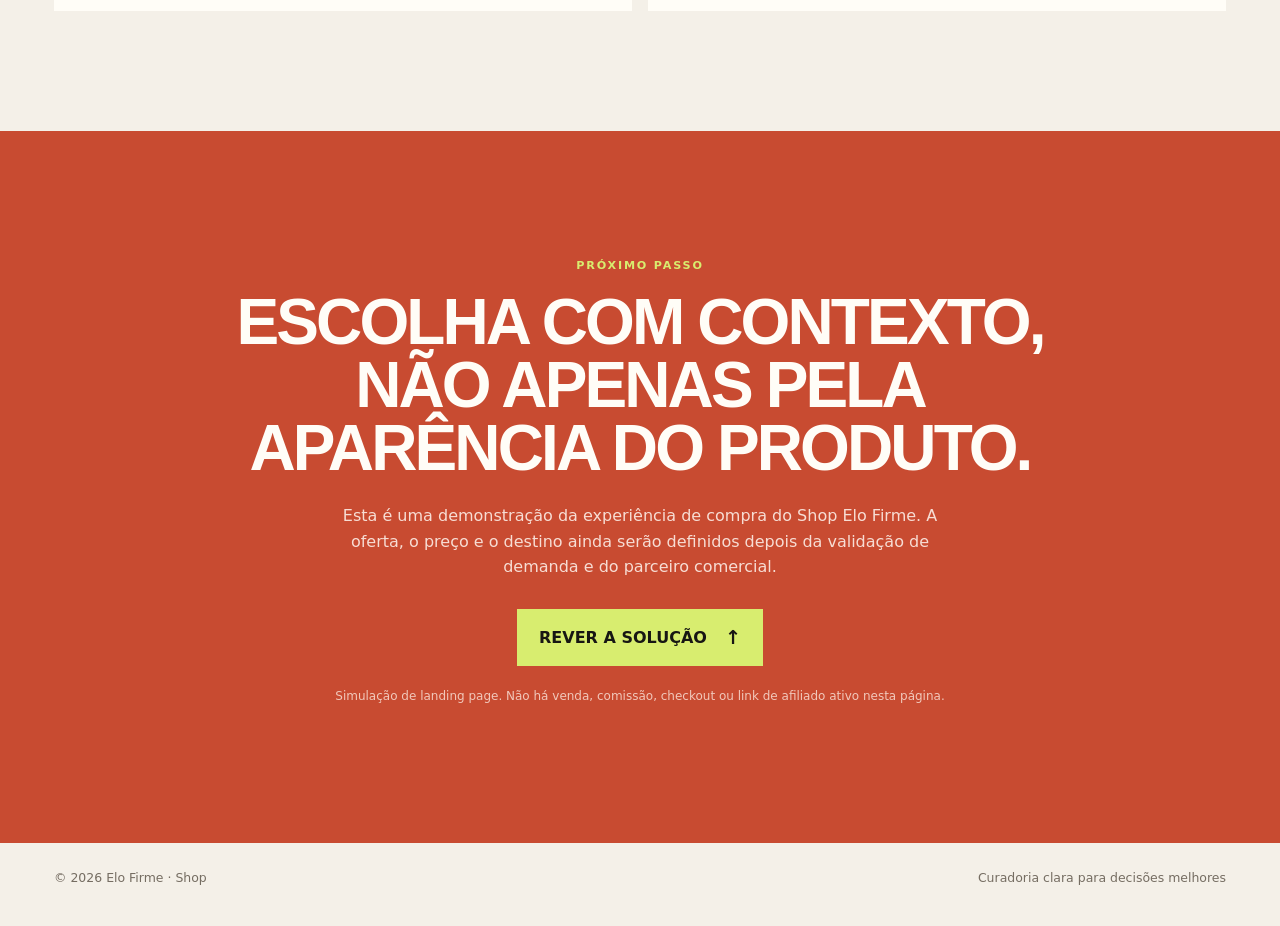
==== commit 4c6466e4: "design: create conversion-first Shop landing" ====
--- a/shop/produtos/impressora-etiquetas-demo/index.html
+++ b/shop/produtos/impressora-etiquetas-demo/index.html
@@ -8,30 +8,27 @@
     <link rel="stylesheet" href="../../styles.css">
   </head>
   <body id="topo">
+    <div class="sales-bar">Uma rotina de expedição mais organizada começa na identificação do pedido.</div>
     <header class="site-header">
-      <a class="brand" href="../../" aria-label="Shop Elo Firme, início">ELO FIRME <span>/ SHOP</span></a>
-      <nav aria-label="Navegação da oferta">
-        <a href="#para-quem">Para quem é</a>
-        <a href="#como-ajuda">Como ajuda</a>
-        <a class="nav-cta" href="#proximo-passo" data-track="demo-nav-cta">Conhecer a solução</a>
-      </nav>
+      <a class="brand" href="../../" aria-label="Shop Elo Firme, início">SHOP <span>×</span> ELO FIRME</a>
+      <span class="trust-note">Curadoria independente · demonstração</span>
     </header>
 
     <main>
-      <section class="sales-hero">
+      <section class="sales-hero" id="inicio">
         <div class="hero-copy">
-          <p class="eyebrow">Organização para quem vende online</p>
-          <h1>Menos improviso na hora de preparar cada pedido.</h1>
-          <p class="lead">Quando as etiquetas se acumulam, uma rotina simples pode virar retrabalho. Uma impressora térmica ajuda a deixar essa etapa mais rápida, legível e previsível.</p>
+          <p class="eyebrow">Para quem vende e envia todos os dias</p>
+          <h1>Seu pedido pronto. Sua expedição no ritmo certo.</h1>
+          <p class="lead">Quando a etiqueta sai legível e no formato certo, a conferência fica mais simples — e o despacho deixa de depender de improviso.</p>
           <div class="hero-actions">
-            <a class="button" href="#proximo-passo" data-track="demo-hero-cta">Quero entender a solução</a>
-            <span class="quiet-note">Demonstração sem oferta ativa</span>
+            <a class="button" href="#como-ajuda" data-track="demo-hero-cta">Ver como funciona <span>↓</span></a>
+            <span class="quiet-note">Sem promessa exagerada. Só o que importa na rotina.</span>
           </div>
         </div>
         <div class="product-visual" aria-label="Representação demonstrativa de uma impressora térmica de etiquetas">
-          <div class="visual-glow"></div>
+          <span class="visual-tag">EM DESTAQUE</span>
           <div class="printer"><div class="printer-top"></div><div class="printer-slot"><span></span></div><div class="printer-label">PEDIDO<br><strong>PRONTO</strong></div><div class="printer-light"></div></div>
-          <p>Imagem conceitual do produto</p>
+          <p>Imagem conceitual · produto em análise</p>
         </div>
       </section>
 
@@ -42,7 +39,7 @@
       </section>
 
       <section class="section sales-section" id="para-quem">
-        <div class="section-heading"><p class="eyebrow">Talvez você reconheça esta rotina</p><h2>O pedido está pronto, mas a expedição ainda toma tempo.</h2></div>
+        <div class="section-heading"><p class="eyebrow">O problema não é só imprimir</p><h2>É manter o pedido certo no lugar certo.</h2></div>
         <div class="pain-grid">
           <article><span>01</span><h3>Pedidos crescendo</h3><p>O volume aumentou e a organização que funcionava antes começou a falhar.</p></article>
           <article><span>02</span><h3>Impressões improvisadas</h3><p>Folhas, recortes e ajustes manuais consomem atenção em uma tarefa repetitiva.</p></article>
@@ -71,12 +68,13 @@
         <p class="eyebrow">Próximo passo</p>
         <h2>Escolha com contexto, não apenas pela aparência do produto.</h2>
         <p>Esta é uma demonstração da experiência de compra do Shop Elo Firme. A oferta, o preço e o destino ainda serão definidos depois da validação de demanda e do parceiro comercial.</p>
-        <a class="button button-light" href="#topo" data-track="demo-final-cta">Voltar ao início</a>
+        <a class="button button-light" href="#inicio" data-track="demo-final-cta">Rever a solução <span>↑</span></a>
         <small>Simulação de landing page. Não há venda, comissão, checkout ou link de afiliado ativo nesta página.</small>
       </section>
     </main>
 
     <footer><span>© 2026 Elo Firme · Shop</span><span>Curadoria clara para decisões melhores</span></footer>
+    <a class="mobile-cta" href="#proximo-passo" data-track="demo-mobile-cta">Conhecer a solução <span>↓</span></a>
     <script>
       document.querySelectorAll('[data-track]').forEach((element) => {
         element.addEventListener('click', () => {
--- a/shop/styles.css
+++ b/shop/styles.css
@@ -1,67 +1,71 @@
-:root { --ink: #29251f; --muted: #726b61; --paper: #f8f5ef; --white: #fffdf9; --line: #e4ddd1; --rust: #b85f3d; --rust-dark: #8e432b; --olive: #66705b; --sand: #e9dfd0; --shadow: 0 22px 60px rgba(66, 47, 31, .12); }
+:root { --night: #171613; --ink: #25231e; --paper: #f4f0e8; --cream: #fffdf7; --line: #d9d1c4; --coral: #ee6844; --coral-deep: #c84b31; --lime: #d8ed6f; --olive: #66705b; --muted: #756d62; --shadow: 0 26px 70px rgba(15, 13, 10, .2); }
 * { box-sizing: border-box; }
 html { scroll-behavior: smooth; }
-body { margin: 0; color: var(--ink); background: var(--paper); font: 16px/1.65 Inter, ui-sans-serif, system-ui, -apple-system, sans-serif; }
+body { margin: 0; color: var(--ink); background: var(--paper); font: 16px/1.58 Inter, ui-sans-serif, system-ui, -apple-system, sans-serif; }
 a { color: inherit; }
-.site-header { max-width: 1180px; margin: auto; padding: 24px 32px; display: flex; align-items: center; justify-content: space-between; gap: 26px; }
-.brand { color: var(--ink); font-size: .78rem; font-weight: 900; letter-spacing: .13em; text-decoration: none; }
-.brand span { color: var(--rust); }
-nav { display: flex; align-items: center; gap: 25px; color: var(--muted); font-size: .88rem; }
-nav a { text-decoration: none; }
-nav a:hover { color: var(--rust); }
-.nav-cta { padding: 9px 14px; border: 1px solid var(--rust); color: var(--rust); }
-.sales-hero { max-width: 1180px; margin: auto; padding: 94px 32px 105px; display: grid; grid-template-columns: 1.05fr .95fr; gap: 72px; align-items: center; }
-.eyebrow { margin: 0 0 15px; color: var(--rust); font-size: .72rem; font-weight: 800; letter-spacing: .15em; text-transform: uppercase; }
-h1, h2, h3 { color: var(--ink); font-family: Georgia, 'Times New Roman', serif; font-weight: 500; line-height: 1.12; }
-h1 { max-width: 680px; margin: 0; font-size: clamp(3rem, 6vw, 5.6rem); letter-spacing: -.055em; }
-h2 { margin: 0; font-size: clamp(2.25rem, 4vw, 4rem); letter-spacing: -.04em; }
-h3 { margin: 20px 0 9px; font-size: 1.8rem; }
-.lead { max-width: 590px; margin: 28px 0 32px; color: var(--muted); font-size: 1.13rem; }
-.hero-actions { display: flex; flex-wrap: wrap; align-items: center; gap: 20px; }
-.button { display: inline-block; padding: 14px 21px; border-radius: 3px; color: var(--white); background: var(--rust); font-weight: 750; text-decoration: none; }
-.button:hover { background: var(--rust-dark); }
-.button-light { color: var(--ink); background: var(--white); }
-.quiet-note { color: var(--muted); font-size: .82rem; }
-.product-visual { position: relative; min-height: 430px; display: grid; place-items: center; overflow: hidden; background: var(--sand); box-shadow: var(--shadow); }
-.product-visual p { position: absolute; right: 20px; bottom: 15px; margin: 0; color: rgba(41, 37, 31, .6); font-size: .72rem; }
-.visual-glow { position: absolute; width: 310px; height: 310px; border-radius: 50%; background: rgba(255, 253, 249, .5); }
-.printer { position: relative; width: 270px; height: 165px; border-radius: 12px 12px 18px 18px; background: #f7f2e9; box-shadow: 0 24px 32px rgba(64, 44, 27, .2); transform: translateY(12px); }
-.printer-top { position: absolute; top: -12px; left: 25px; width: 220px; height: 35px; border-radius: 11px 11px 5px 5px; background: #e9e1d5; }
-.printer-slot { position: absolute; right: 21px; bottom: 30px; left: 21px; height: 18px; border-radius: 12px; background: #332e27; }
-.printer-slot span { position: absolute; top: 7px; right: 25px; left: 25px; height: 2px; background: #a89b8a; }
-.printer-label { position: absolute; left: 98px; bottom: -55px; width: 73px; height: 93px; padding-top: 16px; color: #594e42; background: #fffef9; box-shadow: 0 8px 12px rgba(64, 44, 27, .13); font: .58rem/1.4 ui-monospace, monospace; text-align: center; transform: rotate(3deg); }
-.printer-label strong { font-size: .65rem; }
-.printer-light { position: absolute; top: 45px; right: 25px; width: 7px; height: 7px; border-radius: 50%; background: var(--rust); }
+.sales-bar { padding: 9px 20px; color: var(--night); background: var(--lime); font-size: .74rem; font-weight: 800; letter-spacing: .02em; text-align: center; }
+.site-header { max-width: 1240px; margin: auto; padding: 24px 34px; display: flex; align-items: center; justify-content: space-between; gap: 25px; }
+.brand { color: var(--night); font-size: .86rem; font-weight: 950; letter-spacing: .1em; text-decoration: none; }
+.brand span { color: var(--coral); font-size: 1.15rem; }
+.trust-note { color: var(--muted); font-size: .76rem; }
+.sales-hero { max-width: 1240px; min-height: 655px; margin: auto; padding: 82px 34px 110px; display: grid; grid-template-columns: 1fr .9fr; gap: 72px; align-items: center; }
+.eyebrow { margin: 0 0 17px; color: var(--coral-deep); font-size: .7rem; font-weight: 900; letter-spacing: .16em; text-transform: uppercase; }
+h1, h2, h3 { color: var(--night); font-family: Impact, Haettenschweiler, 'Arial Narrow Bold', 'Arial Black', sans-serif; font-weight: 900; line-height: .98; text-transform: uppercase; }
+h1 { max-width: 720px; margin: 0; font-size: clamp(3.3rem, 7vw, 7rem); letter-spacing: -.055em; }
+h2 { margin: 0; font-size: clamp(2.5rem, 5vw, 5.1rem); letter-spacing: -.045em; }
+h3 { margin: 20px 0 10px; font-size: 1.65rem; letter-spacing: -.025em; }
+.lead { max-width: 570px; margin: 31px 0 31px; color: var(--muted); font-size: 1.15rem; }
+.hero-actions { display: flex; flex-wrap: wrap; align-items: center; gap: 18px; }
+.button { display: inline-flex; align-items: center; gap: 18px; padding: 16px 22px; color: var(--cream); background: var(--coral); font-weight: 900; text-decoration: none; text-transform: uppercase; transition: transform .18s ease, background .18s ease; }
+.button:hover { background: var(--coral-deep); transform: translateY(-2px); }
+.button span, .mobile-cta span { font-size: 1.2rem; line-height: 1; }
+.quiet-note { max-width: 220px; color: var(--muted); font-size: .76rem; line-height: 1.3; }
+.product-visual { position: relative; min-height: 480px; display: grid; place-items: center; overflow: hidden; background: var(--night); box-shadow: var(--shadow); transform: rotate(1.2deg); }
+.product-visual::before { content: ''; position: absolute; inset: 20px; border: 1px solid rgba(255, 253, 247, .2); }
+.product-visual::after { content: 'SHOP / 001'; position: absolute; top: 40px; right: 38px; color: var(--lime); font: 800 .65rem ui-monospace, monospace; letter-spacing: .12em; }
+.visual-tag { position: absolute; bottom: 31px; left: 34px; z-index: 2; padding: 7px 10px; color: var(--night); background: var(--lime); font-size: .65rem; font-weight: 900; letter-spacing: .1em; }
+.product-visual p { position: absolute; right: 34px; bottom: 32px; margin: 0; color: rgba(255, 253, 247, .55); font-size: .65rem; }
+.printer { position: relative; width: 286px; height: 174px; border-radius: 12px 12px 20px 20px; background: #f2eee5; box-shadow: 0 30px 40px rgba(0, 0, 0, .35); transform: translateY(5px); }
+.printer-top { position: absolute; top: -13px; left: 24px; width: 237px; height: 38px; border-radius: 12px 12px 5px 5px; background: #dcd3c6; }
+.printer-slot { position: absolute; right: 21px; bottom: 31px; left: 21px; height: 19px; border-radius: 14px; background: #302d28; }
+.printer-slot span { position: absolute; top: 8px; right: 24px; left: 24px; height: 2px; background: #8e8578; }
+.printer-label { position: absolute; left: 105px; bottom: -60px; width: 76px; height: 99px; padding-top: 17px; color: #554c41; background: #fffef9; box-shadow: 0 8px 13px rgba(0, 0, 0, .18); font: .58rem/1.4 ui-monospace, monospace; text-align: center; transform: rotate(3deg); }
+.printer-label strong { font-size: .66rem; }
+.printer-light { position: absolute; top: 46px; right: 25px; width: 8px; height: 8px; border-radius: 50%; background: var(--coral); }
 .proof-strip { display: grid; grid-template-columns: repeat(3, 1fr); gap: 1px; background: var(--line); border-top: 1px solid var(--line); border-bottom: 1px solid var(--line); }
-.proof-strip div { padding: 26px 32px; background: var(--white); text-align: center; }
+.proof-strip div { padding: 25px 34px; background: var(--cream); }
 .proof-strip strong, .proof-strip span { display: block; }
-.proof-strip strong { color: var(--olive); font: 500 1.45rem Georgia, serif; }
-.proof-strip span { margin-top: 3px; color: var(--muted); font-size: .88rem; }
-.section { max-width: 1180px; margin: auto; padding: 105px 32px; }
-.section-heading { max-width: 760px; margin-bottom: 44px; }
-.pain-grid { display: grid; grid-template-columns: repeat(3, 1fr); gap: 18px; }
-.pain-grid article { min-height: 220px; padding: 28px; border-top: 3px solid var(--rust); background: var(--white); }
-.pain-grid article > span { color: var(--rust); font: 700 1rem Georgia, serif; }
+.proof-strip strong { color: var(--night); font: 900 1.05rem Impact, 'Arial Black', sans-serif; letter-spacing: .02em; text-transform: uppercase; }
+.proof-strip span { margin-top: 3px; color: var(--muted); font-size: .82rem; }
+.section { max-width: 1240px; margin: auto; padding: 120px 34px; }
+.section-heading { max-width: 720px; margin-bottom: 48px; }
+.pain-grid { display: grid; grid-template-columns: repeat(3, 1fr); gap: 16px; }
+.pain-grid article { min-height: 240px; padding: 27px; border: 1px solid var(--line); background: var(--cream); }
+.pain-grid article > span { color: var(--coral-deep); font: 900 1rem ui-monospace, monospace; }
 .pain-grid p, .solution-copy > p, .benefit-list p, .fit-grid li, .decision-section > p { color: var(--muted); }
-.solution-section { padding: 108px max(32px, calc((100vw - 1116px) / 2)); display: grid; grid-template-columns: .9fr 1.1fr; gap: 100px; color: var(--white); background: var(--olive); }
-.solution-section h2, .solution-section .eyebrow { color: var(--white); }
-.solution-copy > p:not(.eyebrow) { max-width: 520px; color: #e2e4da; }
+.solution-section { padding: 120px max(34px, calc((100vw - 1172px) / 2)); display: grid; grid-template-columns: .85fr 1.15fr; gap: 100px; color: var(--cream); background: var(--olive); }
+.solution-section h2, .solution-section .eyebrow { color: var(--cream); }
+.solution-copy > p:not(.eyebrow) { max-width: 520px; color: #e5e7dc; }
 .benefit-list { align-self: center; }
-.benefit-list > div { display: grid; grid-template-columns: 40px 1fr; gap: 18px; padding: 20px 0; border-bottom: 1px solid rgba(255, 255, 255, .25); }
-.benefit-list b { color: #d9b39d; font: 700 1rem Georgia, serif; }
-.benefit-list p { margin: 0; color: #edf0e8; }
-.benefit-list strong { color: var(--white); }
+.benefit-list > div { display: grid; grid-template-columns: 46px 1fr; gap: 18px; padding: 21px 0; border-bottom: 1px solid rgba(255, 253, 247, .28); }
+.benefit-list b { color: var(--lime); font: 900 1rem ui-monospace, monospace; }
+.benefit-list p { margin: 0; color: #f1f2ea; }
+.benefit-list strong { color: var(--cream); font-weight: 900; }
 .fit-section { border-top: 1px solid var(--line); }
-.fit-grid { display: grid; grid-template-columns: 1fr 1fr; gap: 18px; }
-.fit-grid > div { padding: 28px 30px; background: var(--white); }
-.fit-grid h3 { margin-top: 0; font-size: 1.65rem; }
-.fit-grid ul { margin: 18px 0 0; padding-left: 20px; }
+.fit-grid { display: grid; grid-template-columns: 1fr 1fr; gap: 16px; }
+.fit-grid > div { padding: 30px; background: var(--cream); }
+.fit-grid h3 { margin-top: 0; font-size: 1.45rem; }
+.fit-grid ul { margin: 19px 0 0; padding-left: 20px; }
 .fit-grid li { margin: 8px 0; }
-.fit-yes { border-left: 4px solid var(--olive); }
-.fit-no { border-left: 4px solid var(--line); }
-.decision-section { padding: 105px 32px 115px; color: var(--white); background: var(--rust-dark); text-align: center; }
-.decision-section h2 { max-width: 760px; margin: auto; color: var(--white); }
-.decision-section > p:not(.eyebrow) { max-width: 650px; margin: 22px auto 28px; color: #f0ddd4; }
-.decision-section small { display: block; max-width: 650px; margin: 20px auto 0; color: #e5c8bc; font-size: .78rem; }
-footer { max-width: 1180px; margin: auto; padding: 24px 32px 36px; display: flex; justify-content: space-between; gap: 20px; color: var(--muted); font-size: .82rem; }
-@media (max-width: 800px) { .site-header { align-items: flex-start; flex-direction: column; } nav { gap: 14px; flex-wrap: wrap; } .sales-hero, .solution-section { grid-template-columns: 1fr; gap: 44px; padding-top: 70px; } .product-visual { min-height: 350px; } .proof-strip, .pain-grid, .fit-grid { grid-template-columns: 1fr; } .proof-strip div { text-align: left; } footer { flex-direction: column; } }
+.fit-yes { border-top: 5px solid var(--lime); }
+.fit-no { border-top: 5px solid var(--line); }
+.decision-section { padding: 126px 34px 137px; color: var(--cream); background: var(--coral-deep); text-align: center; }
+.decision-section h2 { max-width: 850px; margin: auto; color: var(--cream); }
+.decision-section > p:not(.eyebrow) { max-width: 650px; margin: 24px auto 30px; color: #f7ddd4; }
+.decision-section .eyebrow { color: var(--lime); }
+.decision-section small { display: block; max-width: 650px; margin: 21px auto 0; color: #f1c8bb; font-size: .75rem; }
+.button-light { color: var(--night); background: var(--lime); }
+.button-light:hover { color: var(--night); background: #e9fa9d; }
+footer { max-width: 1240px; margin: auto; padding: 25px 34px 38px; display: flex; justify-content: space-between; gap: 20px; color: var(--muted); font-size: .78rem; }
+.mobile-cta { display: none; }
+@media (max-width: 800px) { body { padding-bottom: 66px; } .site-header { padding: 20px 22px; } .trust-note { font-size: .7rem; } .sales-hero { grid-template-columns: 1fr; gap: 48px; padding: 62px 22px 75px; } h1 { font-size: clamp(3rem, 15vw, 5rem); } .product-visual { min-height: 360px; transform: none; } .proof-strip, .pain-grid, .fit-grid, .solution-section { grid-template-columns: 1fr; } .proof-strip div { padding: 20px 22px; } .section, .solution-section { padding: 82px 22px; } .solution-section { gap: 50px; } footer { flex-direction: column; padding: 23px 22px 30px; } .mobile-cta { position: fixed; right: 15px; bottom: 15px; left: 15px; z-index: 10; display: flex; align-items: center; justify-content: space-between; padding: 15px 18px; color: var(--cream); background: var(--night); box-shadow: 0 8px 25px rgba(0, 0, 0, .24); font-weight: 900; text-decoration: none; text-transform: uppercase; } }
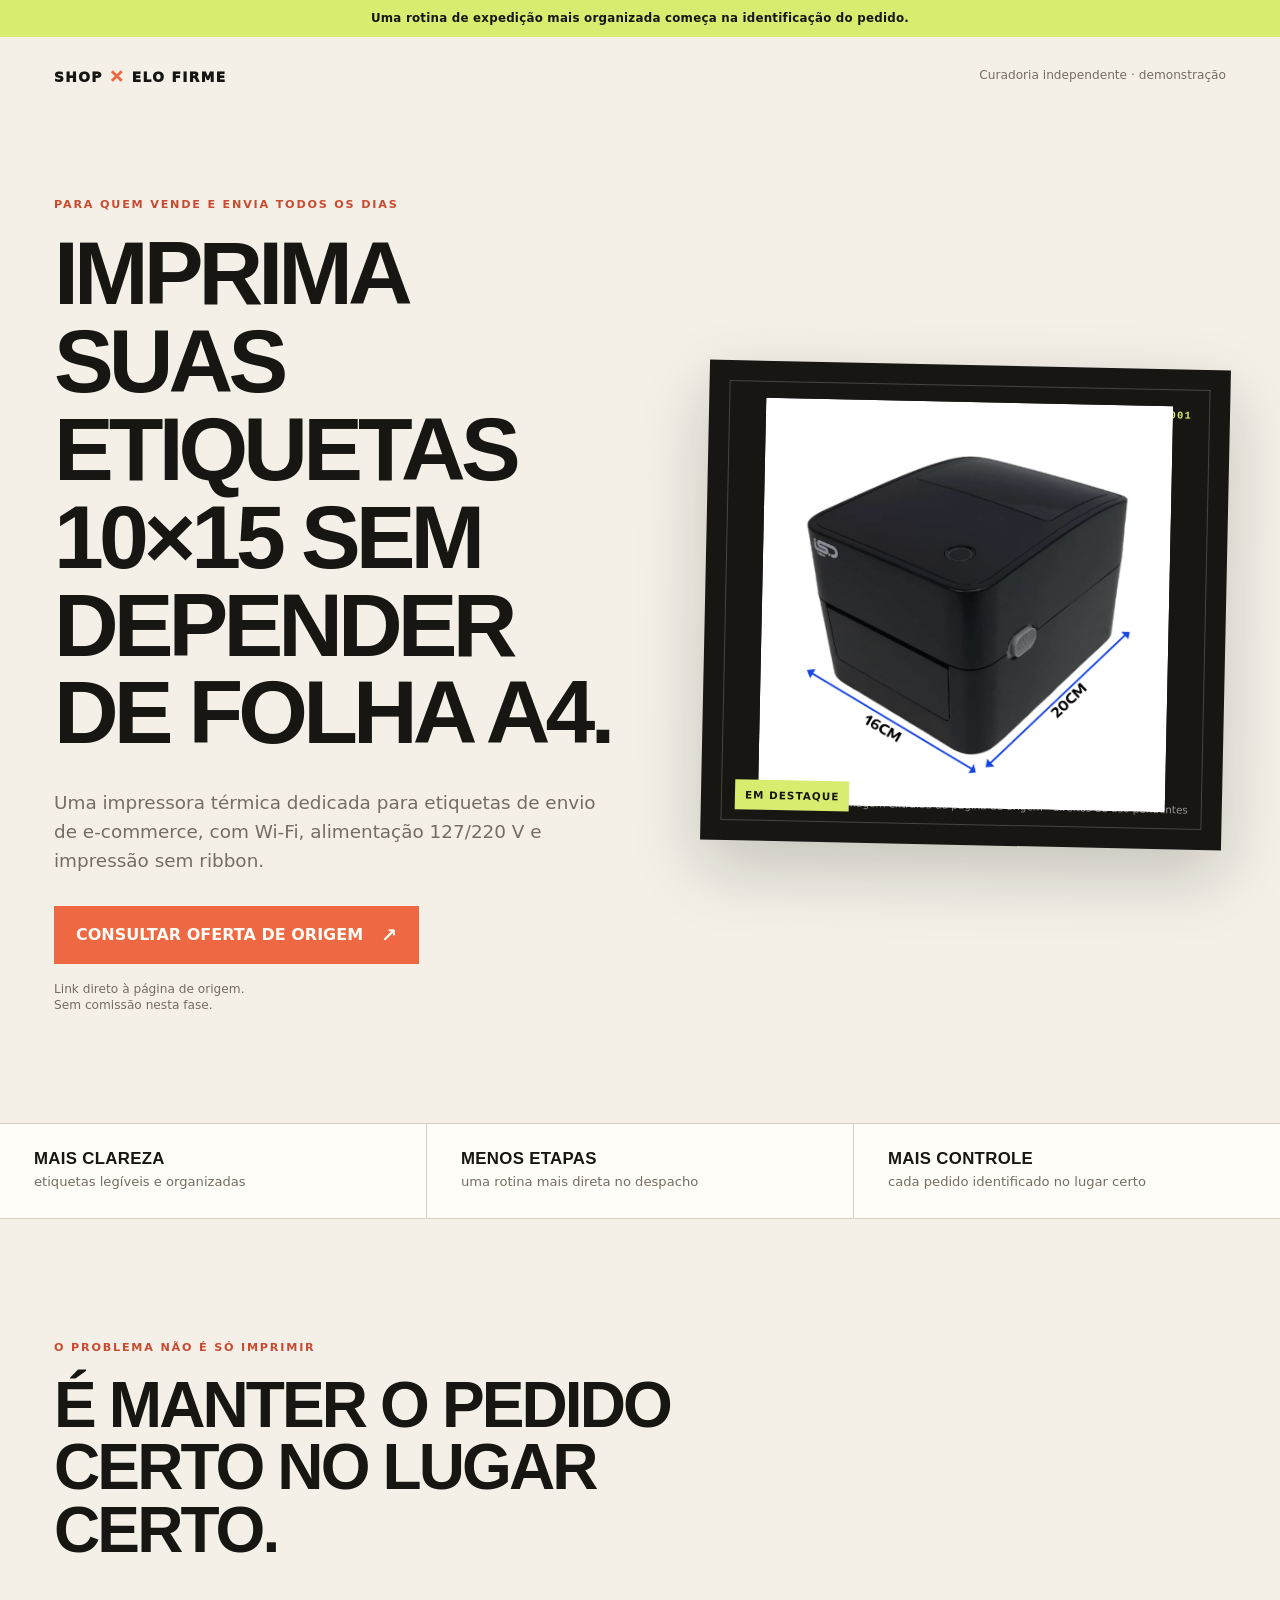
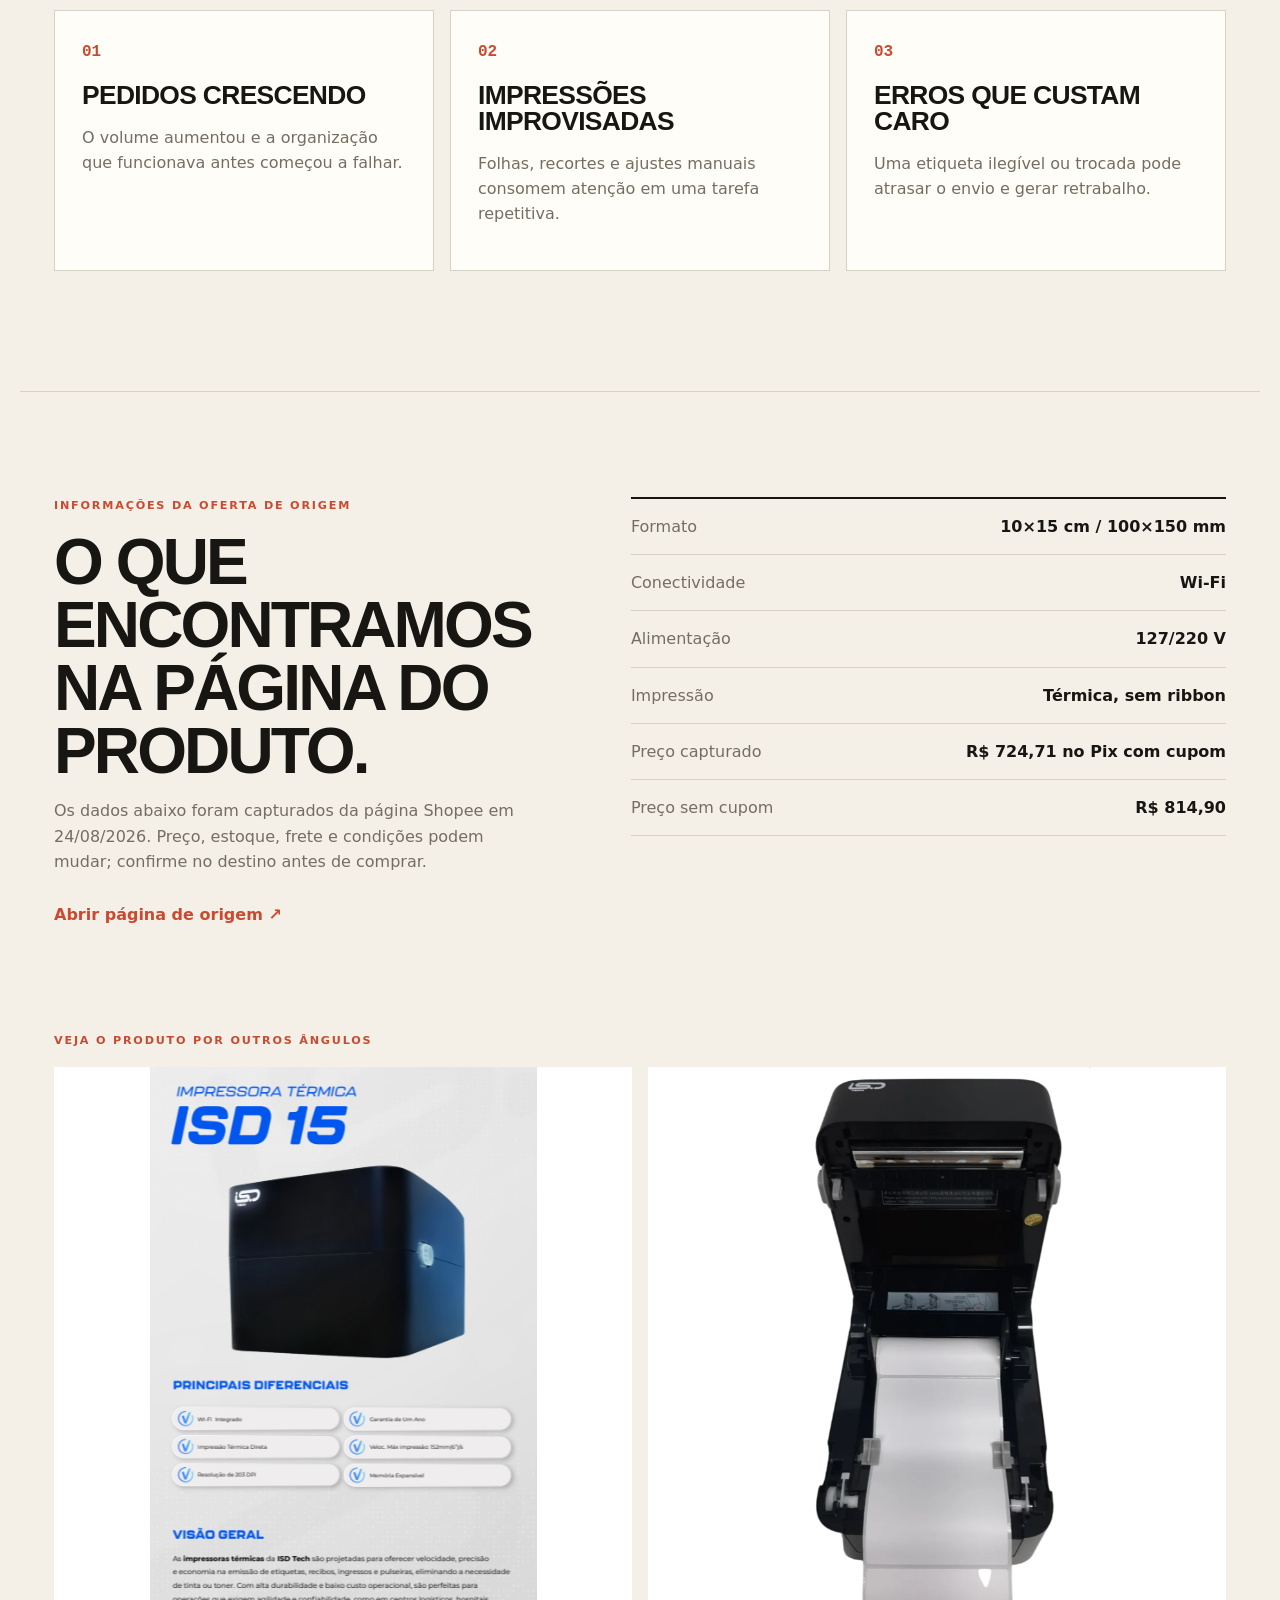
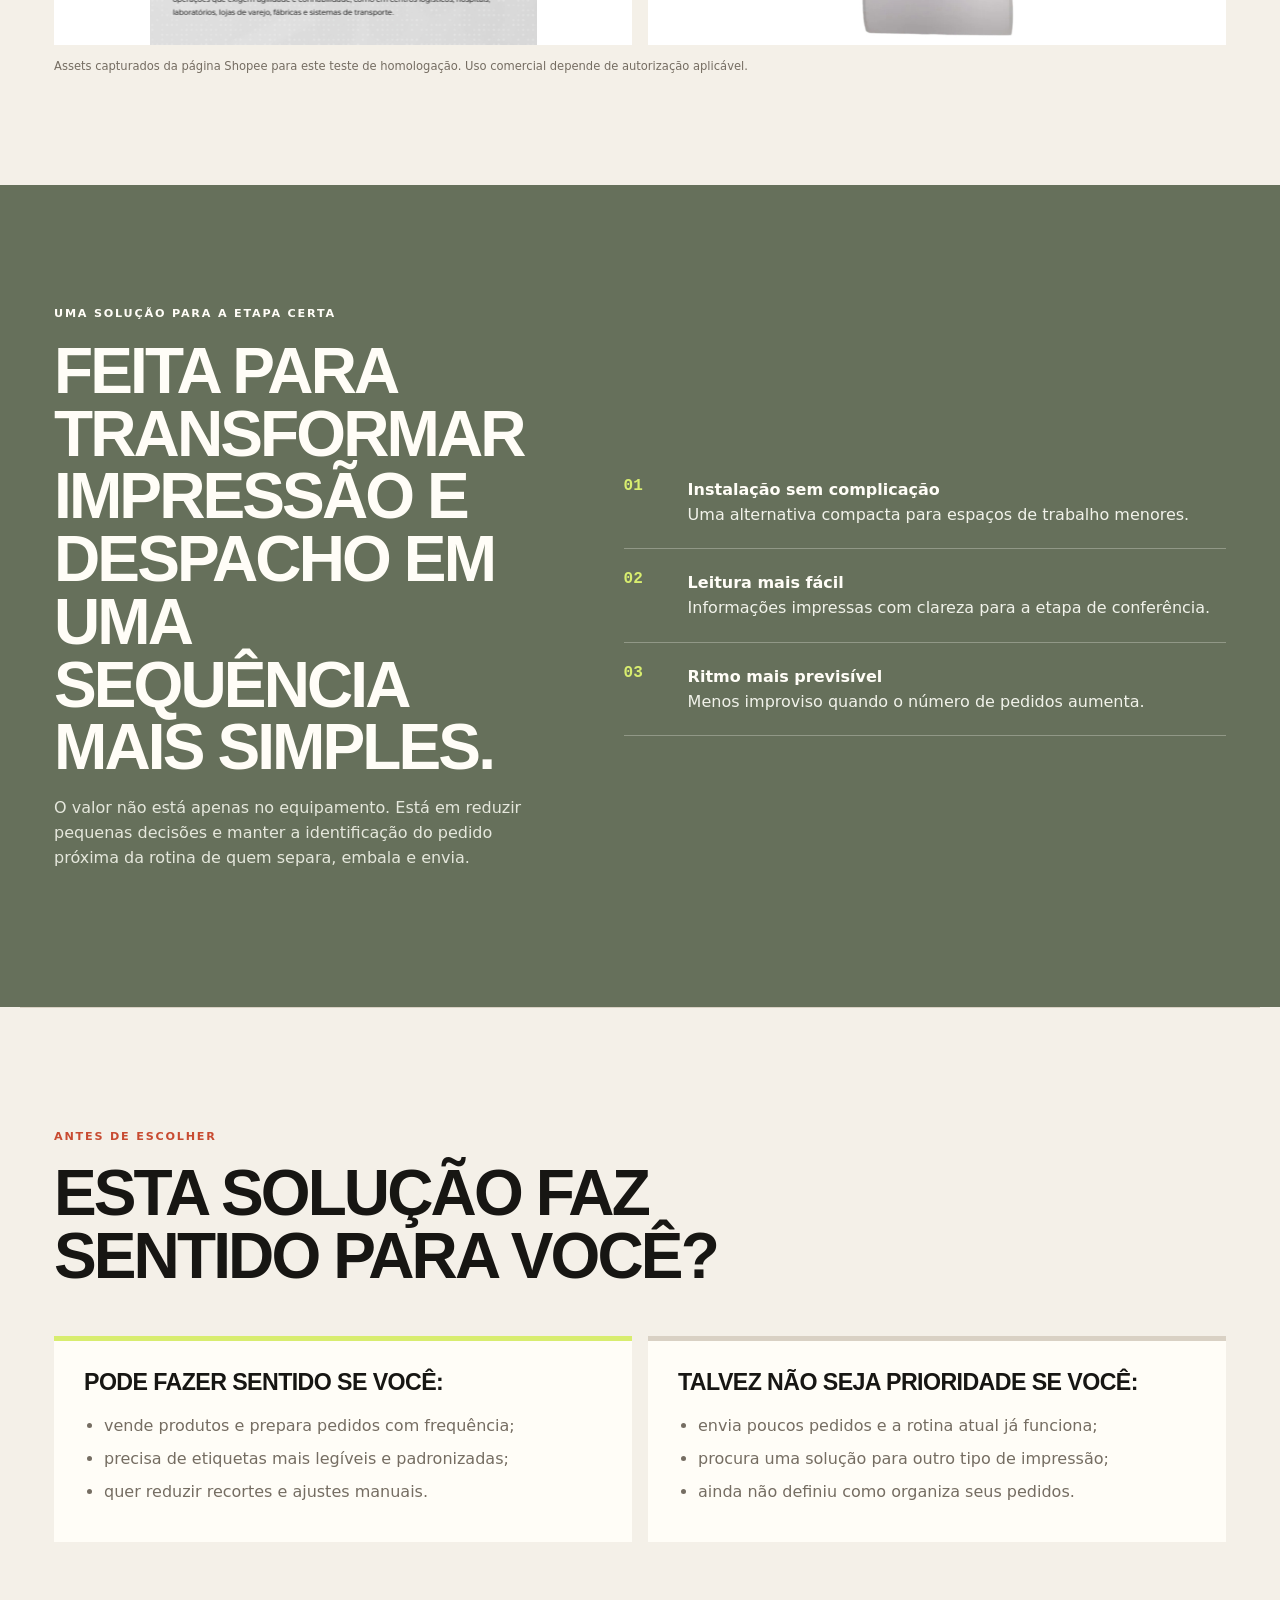
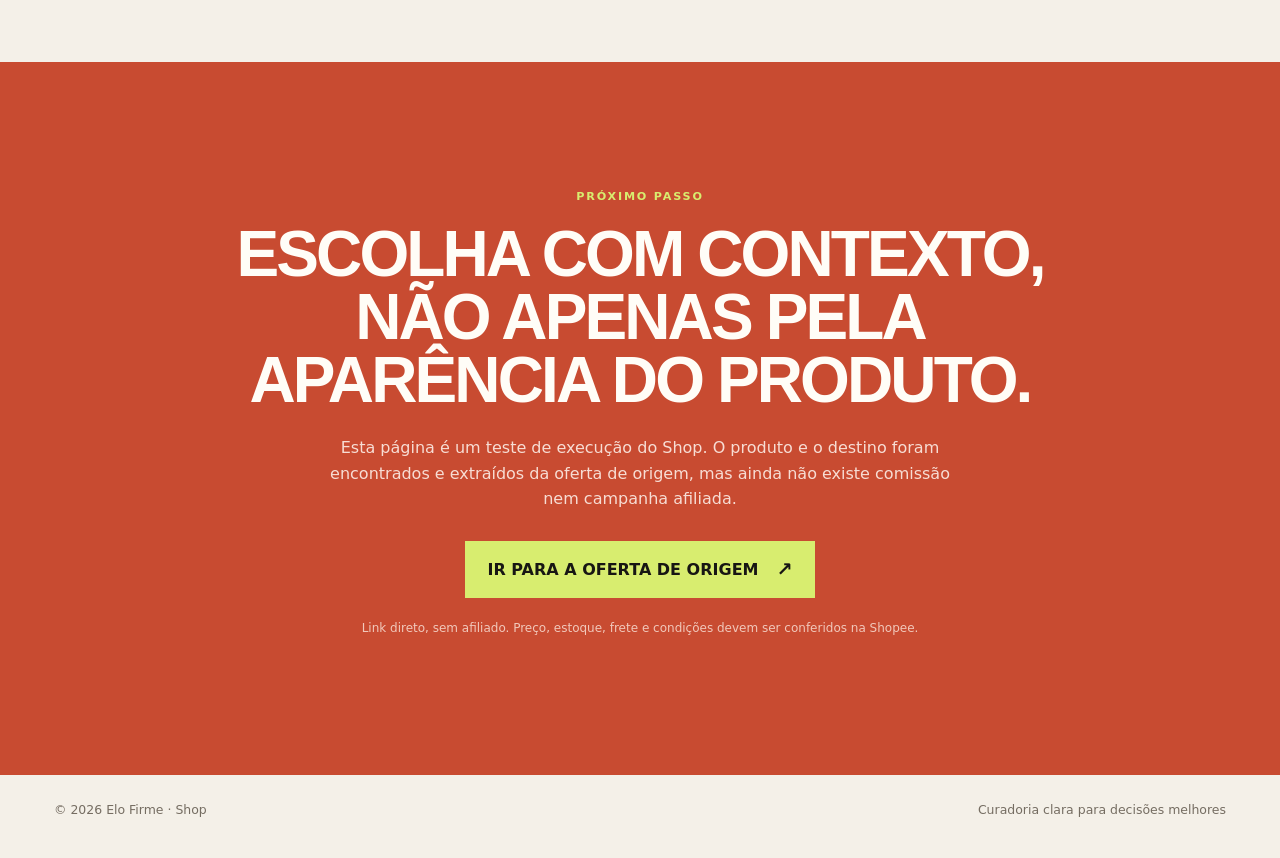
==== commit a362e886: "feat: publish source-backed Shop product test" ====
--- a/shop/produtos/impressora-etiquetas-demo/index.html
+++ b/shop/produtos/impressora-etiquetas-demo/index.html
@@ -3,8 +3,8 @@
   <head>
     <meta charset="utf-8">
     <meta name="viewport" content="width=device-width, initial-scale=1">
-    <meta name="description" content="Uma forma mais simples de organizar as etiquetas dos seus pedidos — demonstração Shop Elo Firme.">
-    <title>Mais ordem para cada pedido | Shop Elo Firme</title>
+    <meta name="description" content="Impressora térmica para etiquetas 10x15 cm, com Wi-Fi e impressão sem ribbon — página de teste Shop Elo Firme.">
+    <title>Impressora térmica 10x15 cm | Shop Elo Firme</title>
     <link rel="stylesheet" href="../../styles.css">
   </head>
   <body id="topo">
@@ -18,17 +18,17 @@
       <section class="sales-hero" id="inicio">
         <div class="hero-copy">
           <p class="eyebrow">Para quem vende e envia todos os dias</p>
-          <h1>Seu pedido pronto. Sua expedição no ritmo certo.</h1>
-          <p class="lead">Quando a etiqueta sai legível e no formato certo, a conferência fica mais simples — e o despacho deixa de depender de improviso.</p>
+          <h1>Imprima suas etiquetas 10×15 sem depender de folha A4.</h1>
+          <p class="lead">Uma impressora térmica dedicada para etiquetas de envio de e-commerce, com Wi-Fi, alimentação 127/220 V e impressão sem ribbon.</p>
           <div class="hero-actions">
-            <a class="button" href="#como-ajuda" data-track="demo-hero-cta">Ver como funciona <span>↓</span></a>
-            <span class="quiet-note">Sem promessa exagerada. Só o que importa na rotina.</span>
+            <a class="button" href="https://shopee.com.br/IMPRESSORA-DE-ETIQUETA-%28-T%C3%A9rmica-%29-%28-SEM-RIBBOM-%29-SHOPEE-10X15cm-100X150mm-127-220v-Wifi-i.1772852752.58211442080" target="_blank" rel="nofollow noopener" data-track="source-product-cta">Consultar oferta de origem <span>↗</span></a>
+            <span class="quiet-note">Link direto à página de origem. Sem comissão nesta fase.</span>
           </div>
         </div>
         <div class="product-visual" aria-label="Representação demonstrativa de uma impressora térmica de etiquetas">
           <span class="visual-tag">EM DESTAQUE</span>
-          <div class="printer"><div class="printer-top"></div><div class="printer-slot"><span></span></div><div class="printer-label">PEDIDO<br><strong>PRONTO</strong></div><div class="printer-light"></div></div>
-          <p>Imagem conceitual · produto em análise</p>
+          <img class="source-product-image" src="../../assets/source-printer/hero.jpg" alt="Impressora térmica preta para etiquetas de envio, vista em perspectiva">
+          <p>Imagem extraída da página de origem · direitos de uso pendentes</p>
         </div>
       </section>
 
@@ -46,6 +46,13 @@
           <article><span>03</span><h3>Erros que custam caro</h3><p>Uma etiqueta ilegível ou trocada pode atrasar o envio e gerar retrabalho.</p></article>
         </div>
       </section>
+
+      <section class="product-details" id="detalhes">
+        <div class="details-copy"><p class="eyebrow">Informações da oferta de origem</p><h2>O que encontramos na página do produto.</h2><p>Os dados abaixo foram capturados da página Shopee em 24/08/2026. Preço, estoque, frete e condições podem mudar; confirme no destino antes de comprar.</p><a class="text-link" href="https://shopee.com.br/IMPRESSORA-DE-ETIQUETA-%28-T%C3%A9rmica-%29-%28-SEM-RIBBOM-%29-SHOPEE-10X15cm-100X150mm-127-220v-Wifi-i.1772852752.58211442080" target="_blank" rel="nofollow noopener" data-track="source-details-cta">Abrir página de origem ↗</a></div>
+        <dl class="source-specs"><div><dt>Formato</dt><dd>10×15 cm / 100×150 mm</dd></div><div><dt>Conectividade</dt><dd>Wi‑Fi</dd></div><div><dt>Alimentação</dt><dd>127/220 V</dd></div><div><dt>Impressão</dt><dd>Térmica, sem ribbon</dd></div><div><dt>Preço capturado</dt><dd>R$ 724,71 no Pix com cupom</dd></div><div><dt>Preço sem cupom</dt><dd>R$ 814,90</dd></div></dl>
+      </section>
+
+      <section class="gallery-section" aria-label="Imagens da página de origem"><p class="eyebrow">Veja o produto por outros ângulos</p><div class="source-gallery"><img src="../../assets/source-printer/detail.jpg" alt="Impressora térmica ISD 15 com indicação de diferenciais da página de origem"><img src="../../assets/source-printer/spec.jpg" alt="Impressora térmica aberta com rolo de etiqueta instalado"></div><small>Assets capturados da página Shopee para este teste de homologação. Uso comercial depende de autorização aplicável.</small></section>
 
       <section class="solution-section" id="como-ajuda">
         <div class="solution-copy"><p class="eyebrow">Uma solução para a etapa certa</p><h2>Feita para transformar impressão e despacho em uma sequência mais simples.</h2><p>O valor não está apenas no equipamento. Está em reduzir pequenas decisões e manter a identificação do pedido próxima da rotina de quem separa, embala e envia.</p></div>
@@ -67,9 +74,9 @@
       <section class="decision-section" id="proximo-passo">
         <p class="eyebrow">Próximo passo</p>
         <h2>Escolha com contexto, não apenas pela aparência do produto.</h2>
-        <p>Esta é uma demonstração da experiência de compra do Shop Elo Firme. A oferta, o preço e o destino ainda serão definidos depois da validação de demanda e do parceiro comercial.</p>
-        <a class="button button-light" href="#inicio" data-track="demo-final-cta">Rever a solução <span>↑</span></a>
-        <small>Simulação de landing page. Não há venda, comissão, checkout ou link de afiliado ativo nesta página.</small>
+        <p>Esta página é um teste de execução do Shop. O produto e o destino foram encontrados e extraídos da oferta de origem, mas ainda não existe comissão nem campanha afiliada.</p>
+        <a class="button button-light" href="https://shopee.com.br/IMPRESSORA-DE-ETIQUETA-%28-T%C3%A9rmica-%29-%28-SEM-RIBBOM-%29-SHOPEE-10X15cm-100X150mm-127-220v-Wifi-i.1772852752.58211442080" target="_blank" rel="nofollow noopener" data-track="source-final-cta">Ir para a oferta de origem <span>↗</span></a>
+        <small>Link direto, sem afiliado. Preço, estoque, frete e condições devem ser conferidos na Shopee.</small>
       </section>
     </main>
 
--- a/shop/styles.css
+++ b/shop/styles.css
@@ -25,6 +25,7 @@
 .product-visual::after { content: 'SHOP / 001'; position: absolute; top: 40px; right: 38px; color: var(--lime); font: 800 .65rem ui-monospace, monospace; letter-spacing: .12em; }
 .visual-tag { position: absolute; bottom: 31px; left: 34px; z-index: 2; padding: 7px 10px; color: var(--night); background: var(--lime); font-size: .65rem; font-weight: 900; letter-spacing: .1em; }
 .product-visual p { position: absolute; right: 34px; bottom: 32px; margin: 0; color: rgba(255, 253, 247, .55); font-size: .65rem; }
+.source-product-image { position: relative; z-index: 1; width: min(78%, 430px); height: auto; padding: 10px; background: #fff; object-fit: contain; }
 .printer { position: relative; width: 286px; height: 174px; border-radius: 12px 12px 20px 20px; background: #f2eee5; box-shadow: 0 30px 40px rgba(0, 0, 0, .35); transform: translateY(5px); }
 .printer-top { position: absolute; top: -13px; left: 24px; width: 237px; height: 38px; border-radius: 12px 12px 5px 5px; background: #dcd3c6; }
 .printer-slot { position: absolute; right: 21px; bottom: 31px; left: 21px; height: 19px; border-radius: 14px; background: #302d28; }
@@ -59,6 +60,18 @@
 .fit-grid li { margin: 8px 0; }
 .fit-yes { border-top: 5px solid var(--lime); }
 .fit-no { border-top: 5px solid var(--line); }
+.product-details { max-width: 1240px; margin: auto; padding: 105px 34px; display: grid; grid-template-columns: .9fr 1.1fr; gap: 90px; border-top: 1px solid var(--line); }
+.details-copy h2 { max-width: 520px; }
+.details-copy > p:not(.eyebrow) { max-width: 500px; color: var(--muted); }
+.text-link { display: inline-block; margin-top: 12px; color: var(--coral-deep); font-weight: 900; text-decoration: none; }
+.source-specs { margin: 0; border-top: 2px solid var(--night); }
+.source-specs div { display: flex; justify-content: space-between; gap: 25px; padding: 15px 0; border-bottom: 1px solid var(--line); }
+.source-specs dt { color: var(--muted); }
+.source-specs dd { max-width: 62%; margin: 0; color: var(--night); font-weight: 850; text-align: right; }
+.gallery-section { max-width: 1240px; margin: auto; padding: 0 34px 110px; }
+.source-gallery { display: grid; grid-template-columns: repeat(2, 1fr); gap: 16px; }
+.source-gallery img { display: block; width: 100%; aspect-ratio: 1; object-fit: cover; background: var(--cream); }
+.gallery-section small { display: block; margin-top: 12px; color: var(--muted); font-size: .72rem; }
 .decision-section { padding: 126px 34px 137px; color: var(--cream); background: var(--coral-deep); text-align: center; }
 .decision-section h2 { max-width: 850px; margin: auto; color: var(--cream); }
 .decision-section > p:not(.eyebrow) { max-width: 650px; margin: 24px auto 30px; color: #f7ddd4; }
@@ -68,4 +81,4 @@
 .button-light:hover { color: var(--night); background: #e9fa9d; }
 footer { max-width: 1240px; margin: auto; padding: 25px 34px 38px; display: flex; justify-content: space-between; gap: 20px; color: var(--muted); font-size: .78rem; }
 .mobile-cta { display: none; }
-@media (max-width: 800px) { body { padding-bottom: 66px; } .site-header { padding: 20px 22px; } .trust-note { font-size: .7rem; } .sales-hero { grid-template-columns: 1fr; gap: 48px; padding: 62px 22px 75px; } h1 { font-size: clamp(3rem, 15vw, 5rem); } .product-visual { min-height: 360px; transform: none; } .proof-strip, .pain-grid, .fit-grid, .solution-section { grid-template-columns: 1fr; } .proof-strip div { padding: 20px 22px; } .section, .solution-section { padding: 82px 22px; } .solution-section { gap: 50px; } footer { flex-direction: column; padding: 23px 22px 30px; } .mobile-cta { position: fixed; right: 15px; bottom: 15px; left: 15px; z-index: 10; display: flex; align-items: center; justify-content: space-between; padding: 15px 18px; color: var(--cream); background: var(--night); box-shadow: 0 8px 25px rgba(0, 0, 0, .24); font-weight: 900; text-decoration: none; text-transform: uppercase; } }
+@media (max-width: 800px) { body { padding-bottom: 66px; } .site-header { padding: 20px 22px; } .trust-note { font-size: .7rem; } .sales-hero { grid-template-columns: 1fr; gap: 48px; padding: 62px 22px 75px; } h1 { font-size: clamp(3rem, 15vw, 5rem); } .product-visual { min-height: 360px; transform: none; } .proof-strip, .pain-grid, .fit-grid, .solution-section, .product-details { grid-template-columns: 1fr; } .proof-strip div { padding: 20px 22px; } .section, .solution-section, .product-details { padding: 82px 22px; } .solution-section, .product-details { gap: 50px; } .gallery-section { padding: 0 22px 82px; } .source-gallery { grid-template-columns: 1fr; } .source-specs dd { max-width: 58%; } footer { flex-direction: column; padding: 23px 22px 30px; } .mobile-cta { position: fixed; right: 15px; bottom: 15px; left: 15px; z-index: 10; display: flex; align-items: center; justify-content: space-between; padding: 15px 18px; color: var(--cream); background: var(--night); box-shadow: 0 8px 25px rgba(0, 0, 0, .24); font-weight: 900; text-decoration: none; text-transform: uppercase; } }
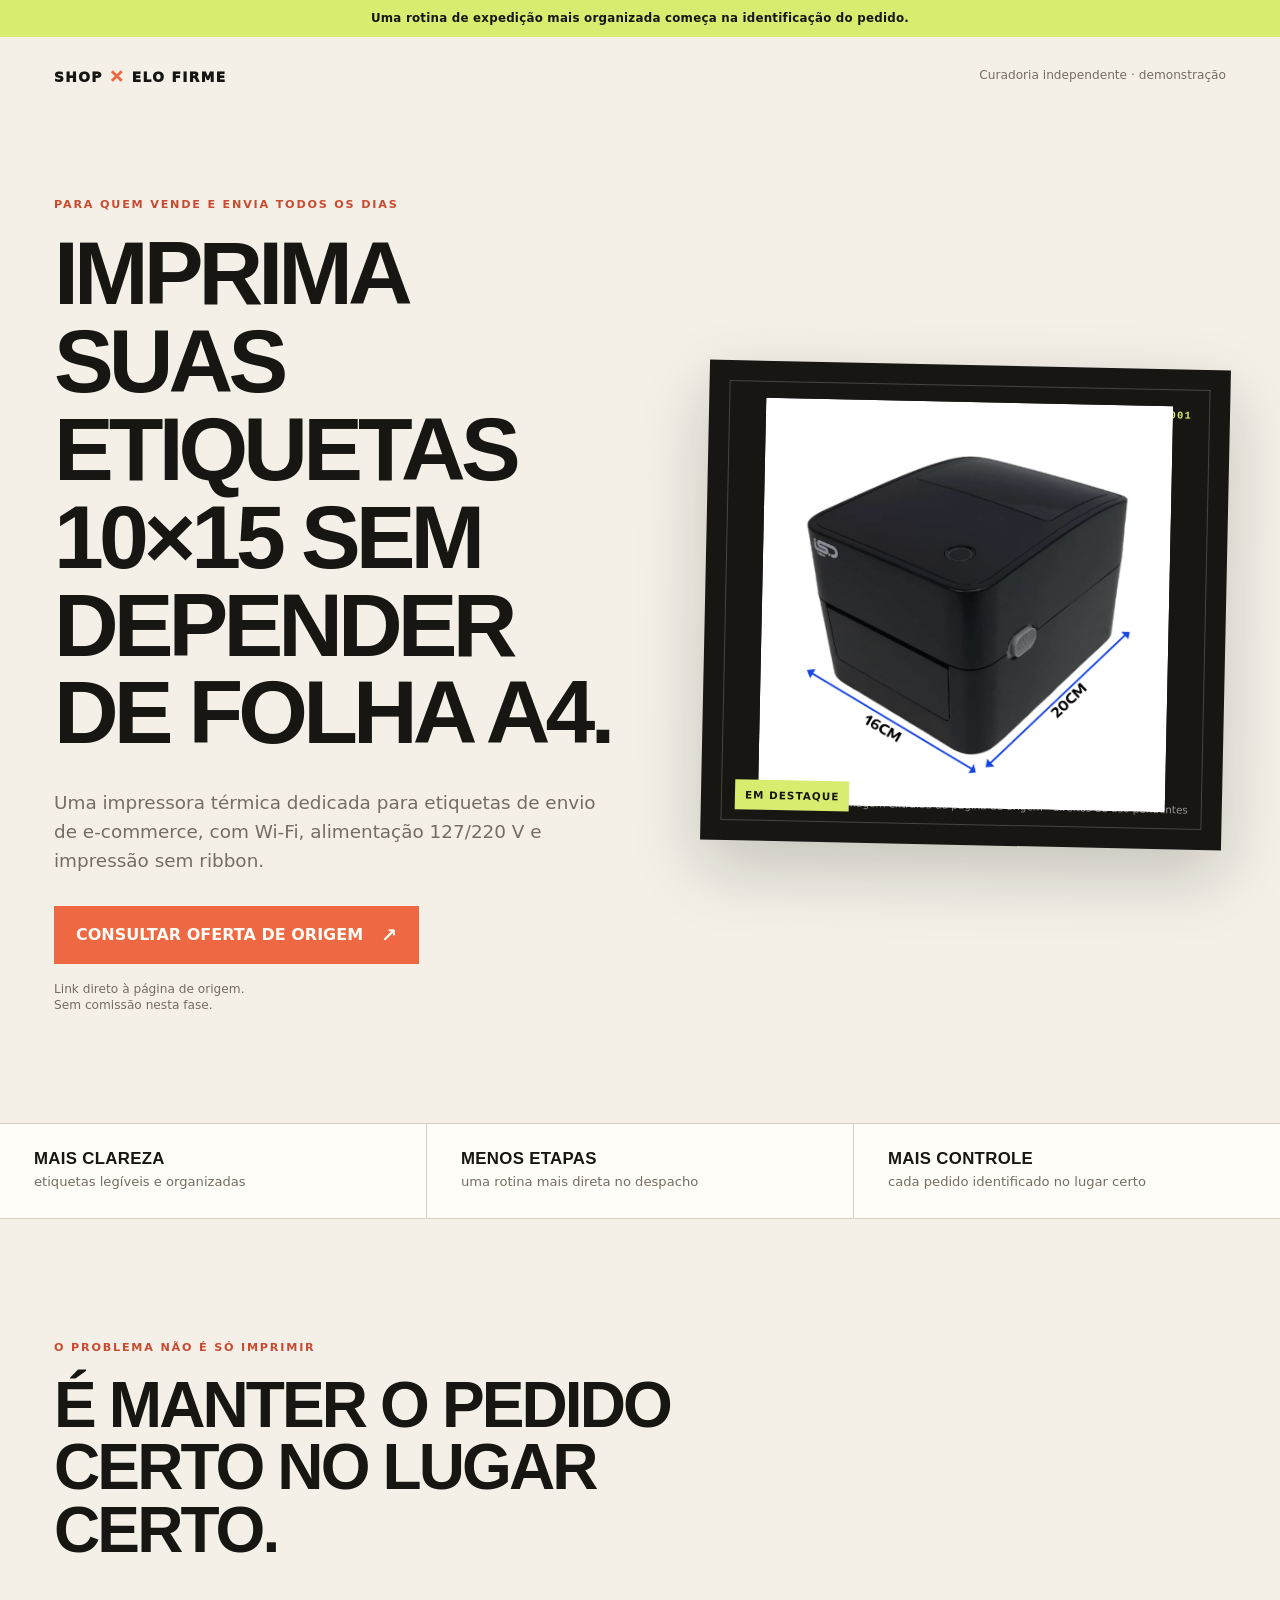
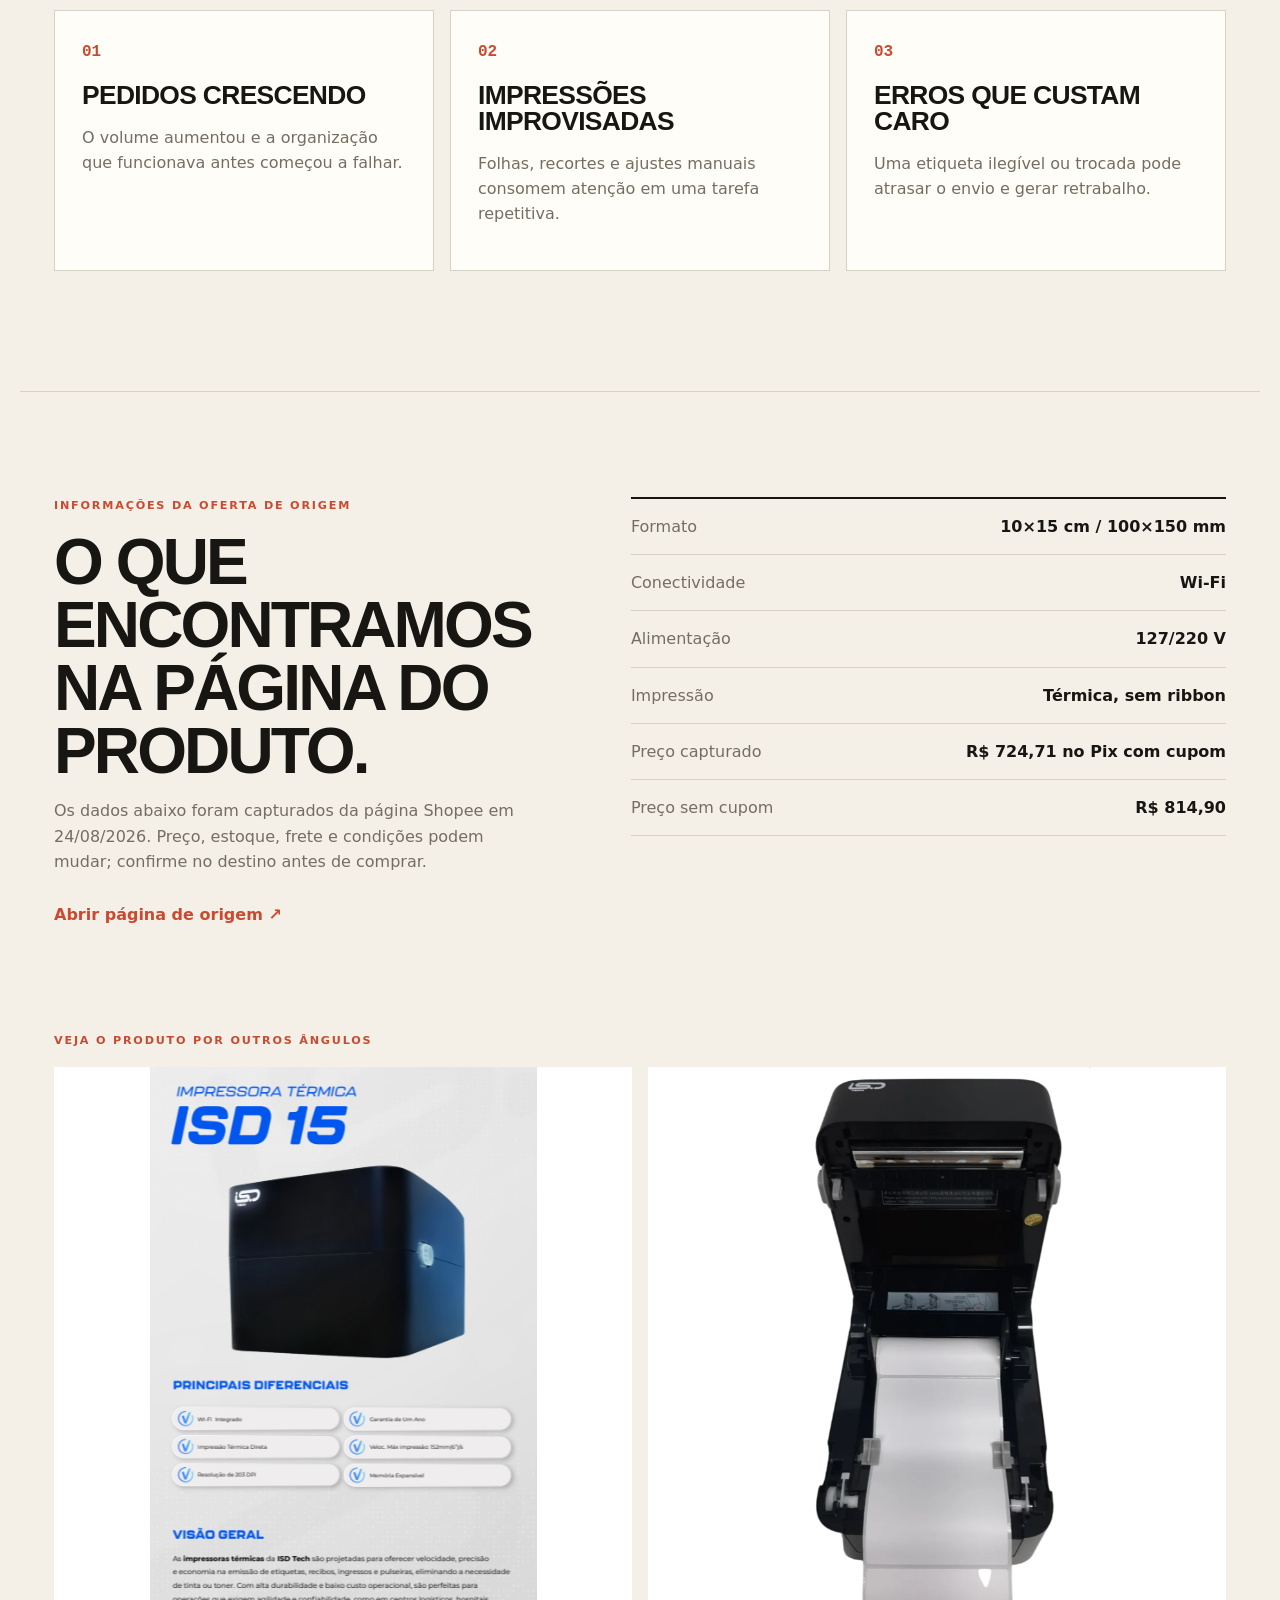
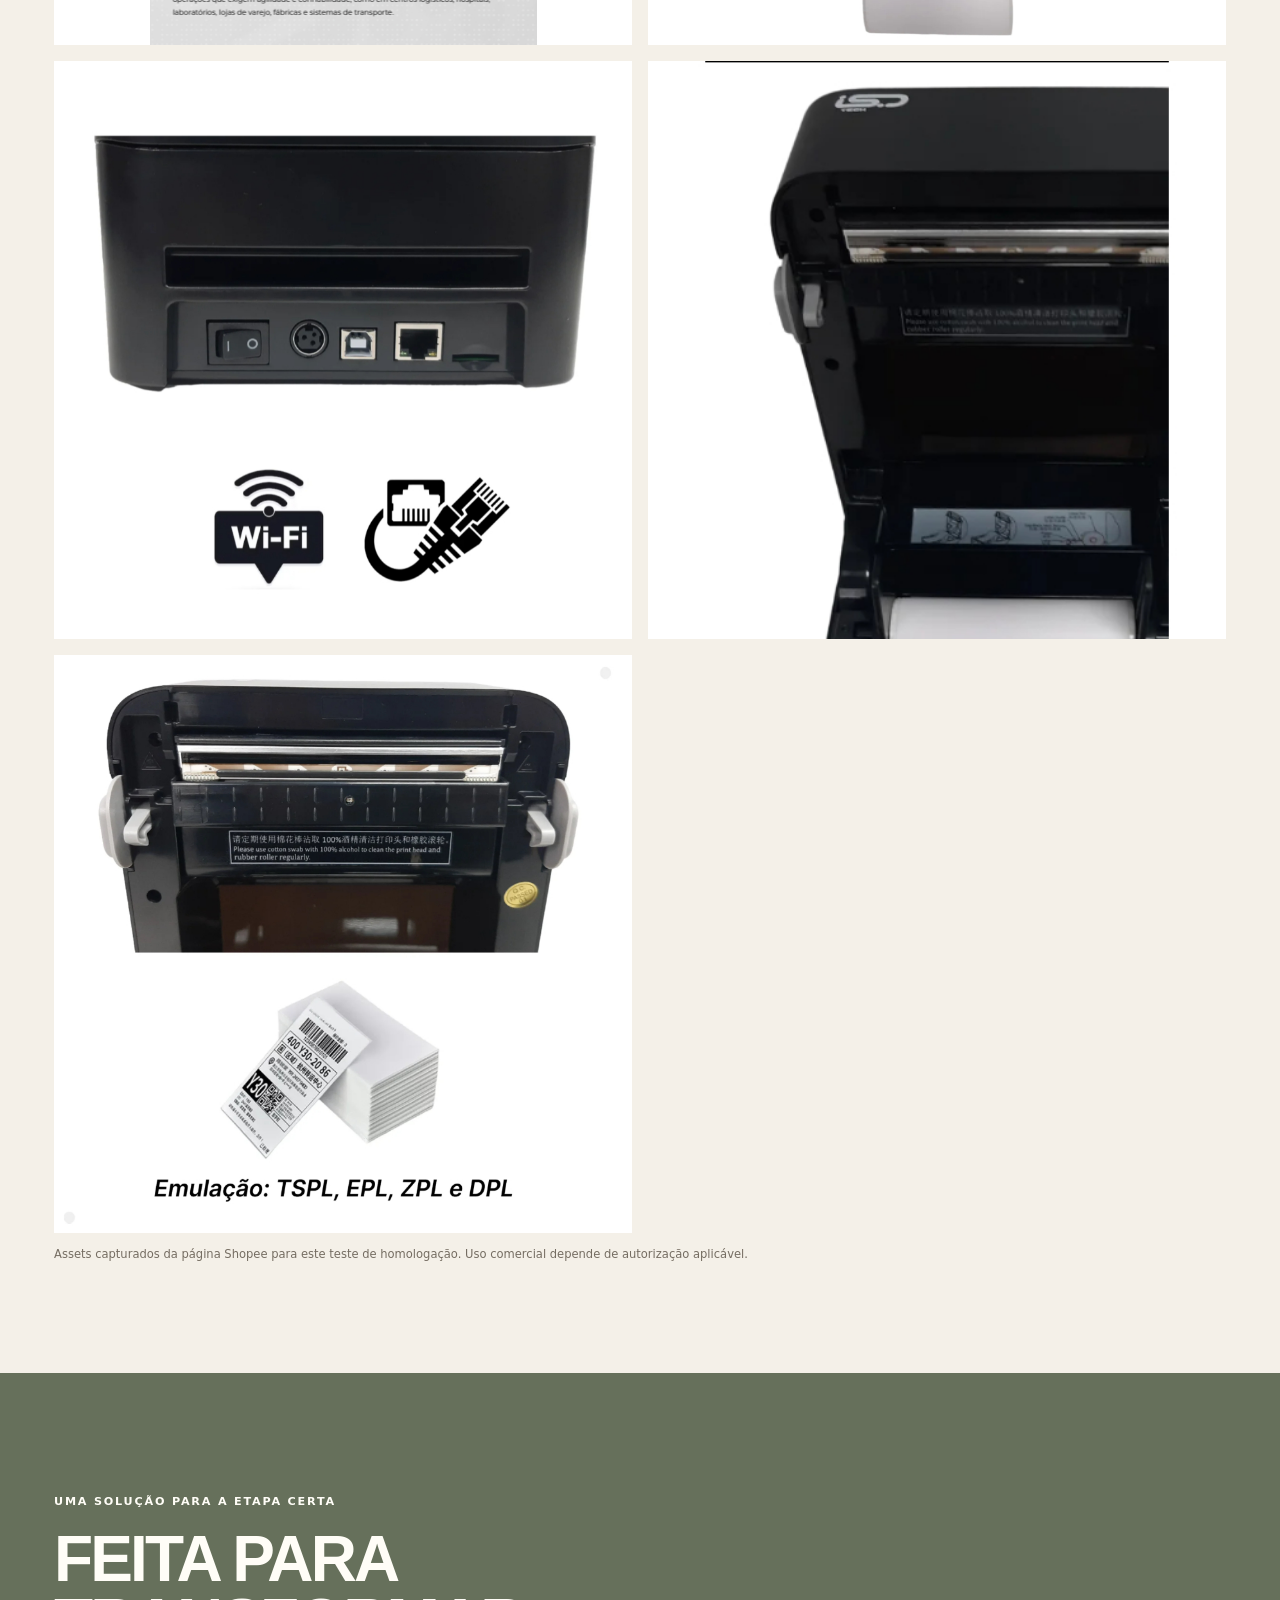
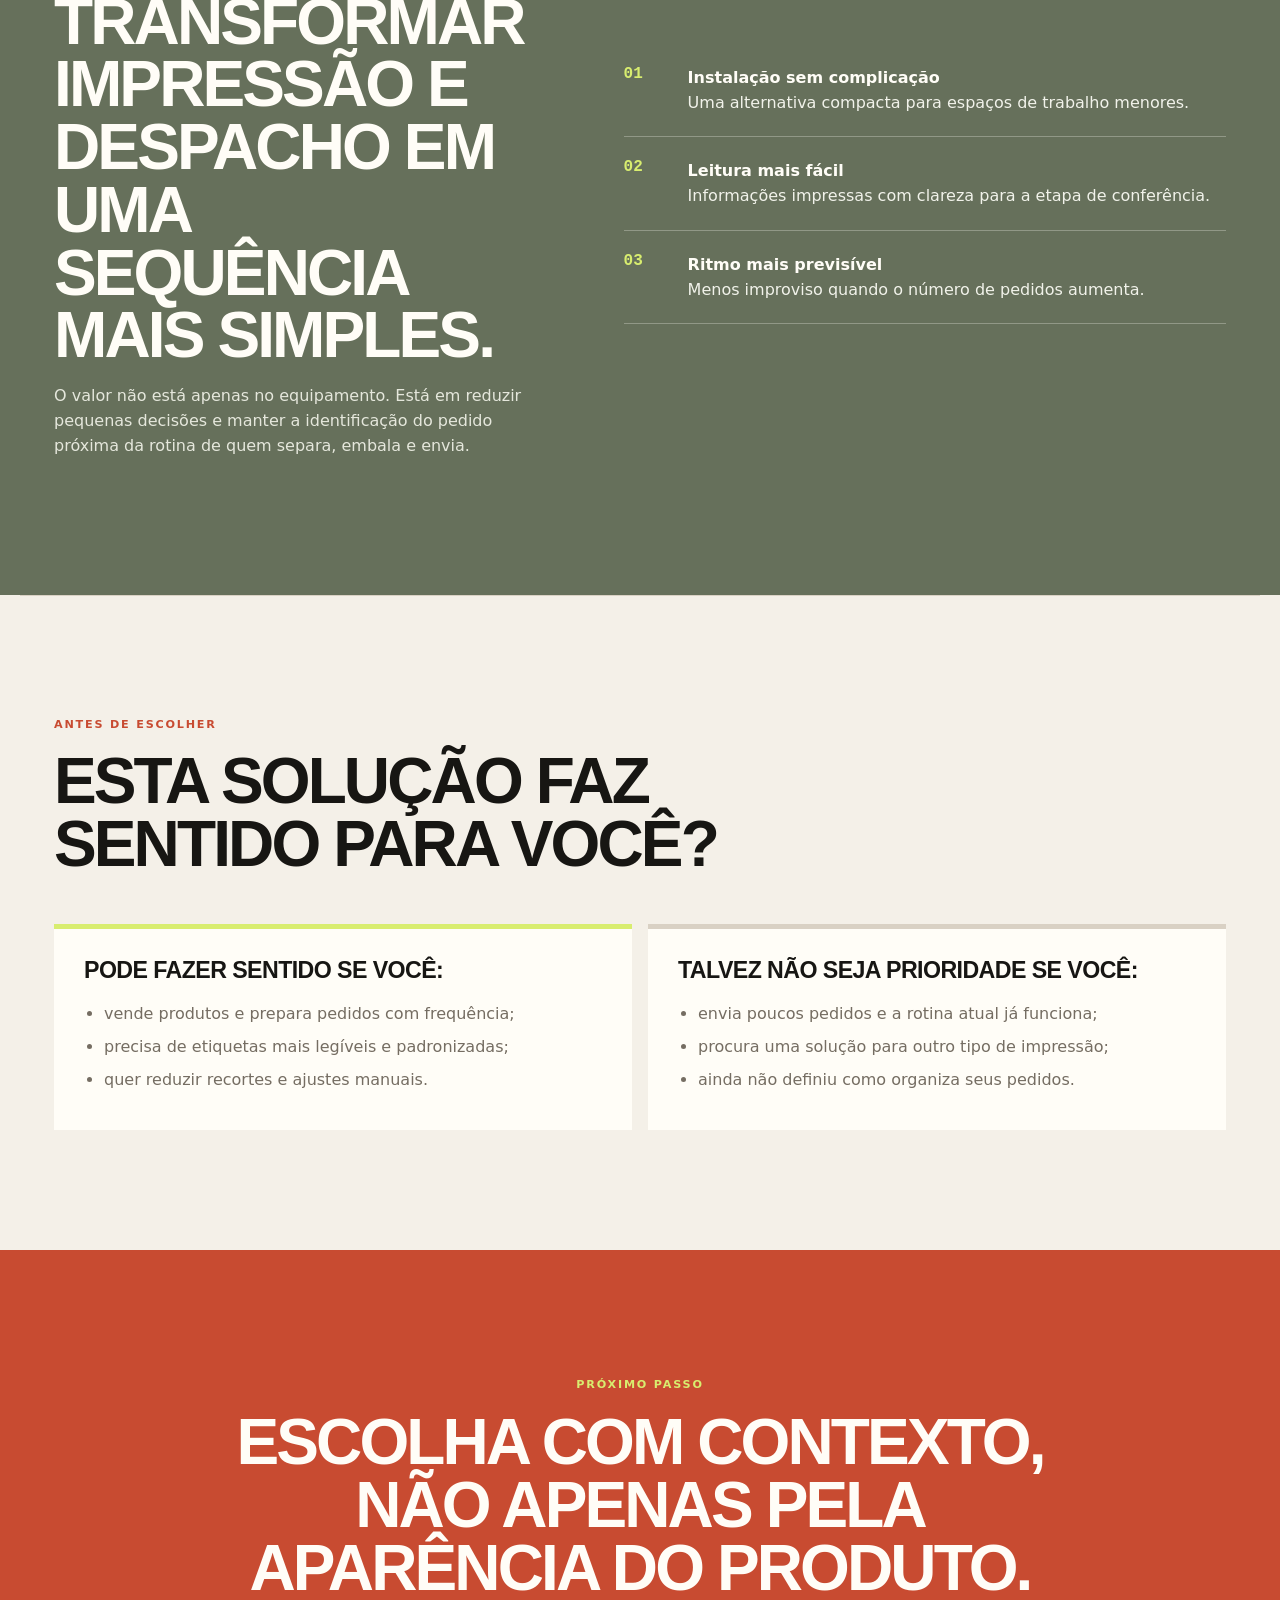
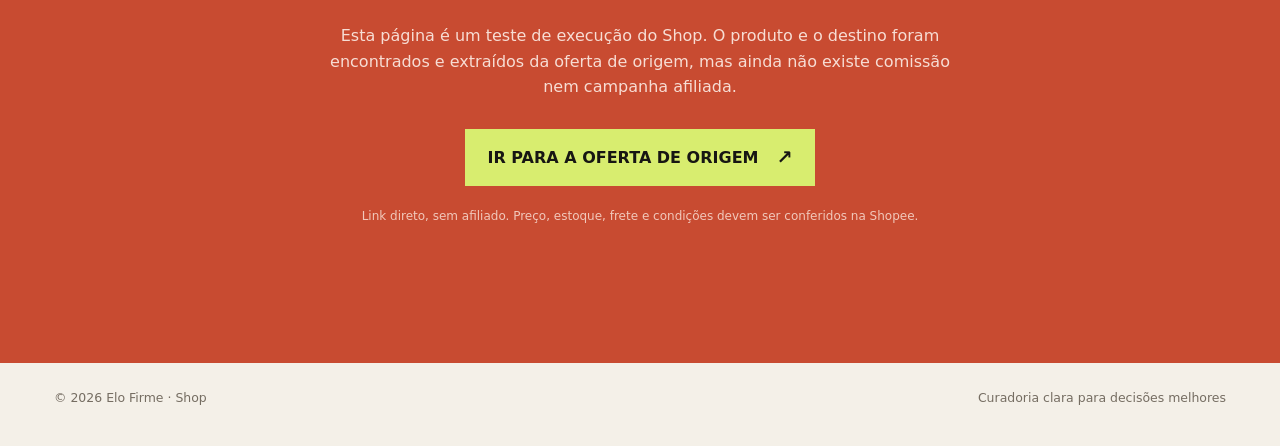
==== commit 25994c48: "chore: include extracted product gallery assets" ====
--- a/shop/produtos/impressora-etiquetas-demo/index.html
+++ b/shop/produtos/impressora-etiquetas-demo/index.html
@@ -52,7 +52,7 @@
         <dl class="source-specs"><div><dt>Formato</dt><dd>10×15 cm / 100×150 mm</dd></div><div><dt>Conectividade</dt><dd>Wi‑Fi</dd></div><div><dt>Alimentação</dt><dd>127/220 V</dd></div><div><dt>Impressão</dt><dd>Térmica, sem ribbon</dd></div><div><dt>Preço capturado</dt><dd>R$ 724,71 no Pix com cupom</dd></div><div><dt>Preço sem cupom</dt><dd>R$ 814,90</dd></div></dl>
       </section>
 
-      <section class="gallery-section" aria-label="Imagens da página de origem"><p class="eyebrow">Veja o produto por outros ângulos</p><div class="source-gallery"><img src="../../assets/source-printer/detail.jpg" alt="Impressora térmica ISD 15 com indicação de diferenciais da página de origem"><img src="../../assets/source-printer/spec.jpg" alt="Impressora térmica aberta com rolo de etiqueta instalado"></div><small>Assets capturados da página Shopee para este teste de homologação. Uso comercial depende de autorização aplicável.</small></section>
+      <section class="gallery-section" aria-label="Imagens da página de origem"><p class="eyebrow">Veja o produto por outros ângulos</p><div class="source-gallery"><img src="../../assets/source-printer/detail.jpg" alt="Imagem promocional da impressora térmica ISD 15 com diferenciais da oferta"><img src="../../assets/source-printer/spec.jpg" alt="Impressora térmica aberta com rolo de etiqueta instalado"><img src="../../assets/source-printer/gallery-04.jpg" alt="Vista adicional da impressora térmica da oferta"><img src="../../assets/source-printer/gallery-06.jpg" alt="Detalhe adicional do produto na página de origem"><img src="../../assets/source-printer/gallery-08.jpg" alt="Outra imagem do produto extraída da oferta"></div><small>Assets capturados da página Shopee para este teste de homologação. Uso comercial depende de autorização aplicável.</small></section>
 
       <section class="solution-section" id="como-ajuda">
         <div class="solution-copy"><p class="eyebrow">Uma solução para a etapa certa</p><h2>Feita para transformar impressão e despacho em uma sequência mais simples.</h2><p>O valor não está apenas no equipamento. Está em reduzir pequenas decisões e manter a identificação do pedido próxima da rotina de quem separa, embala e envia.</p></div>
